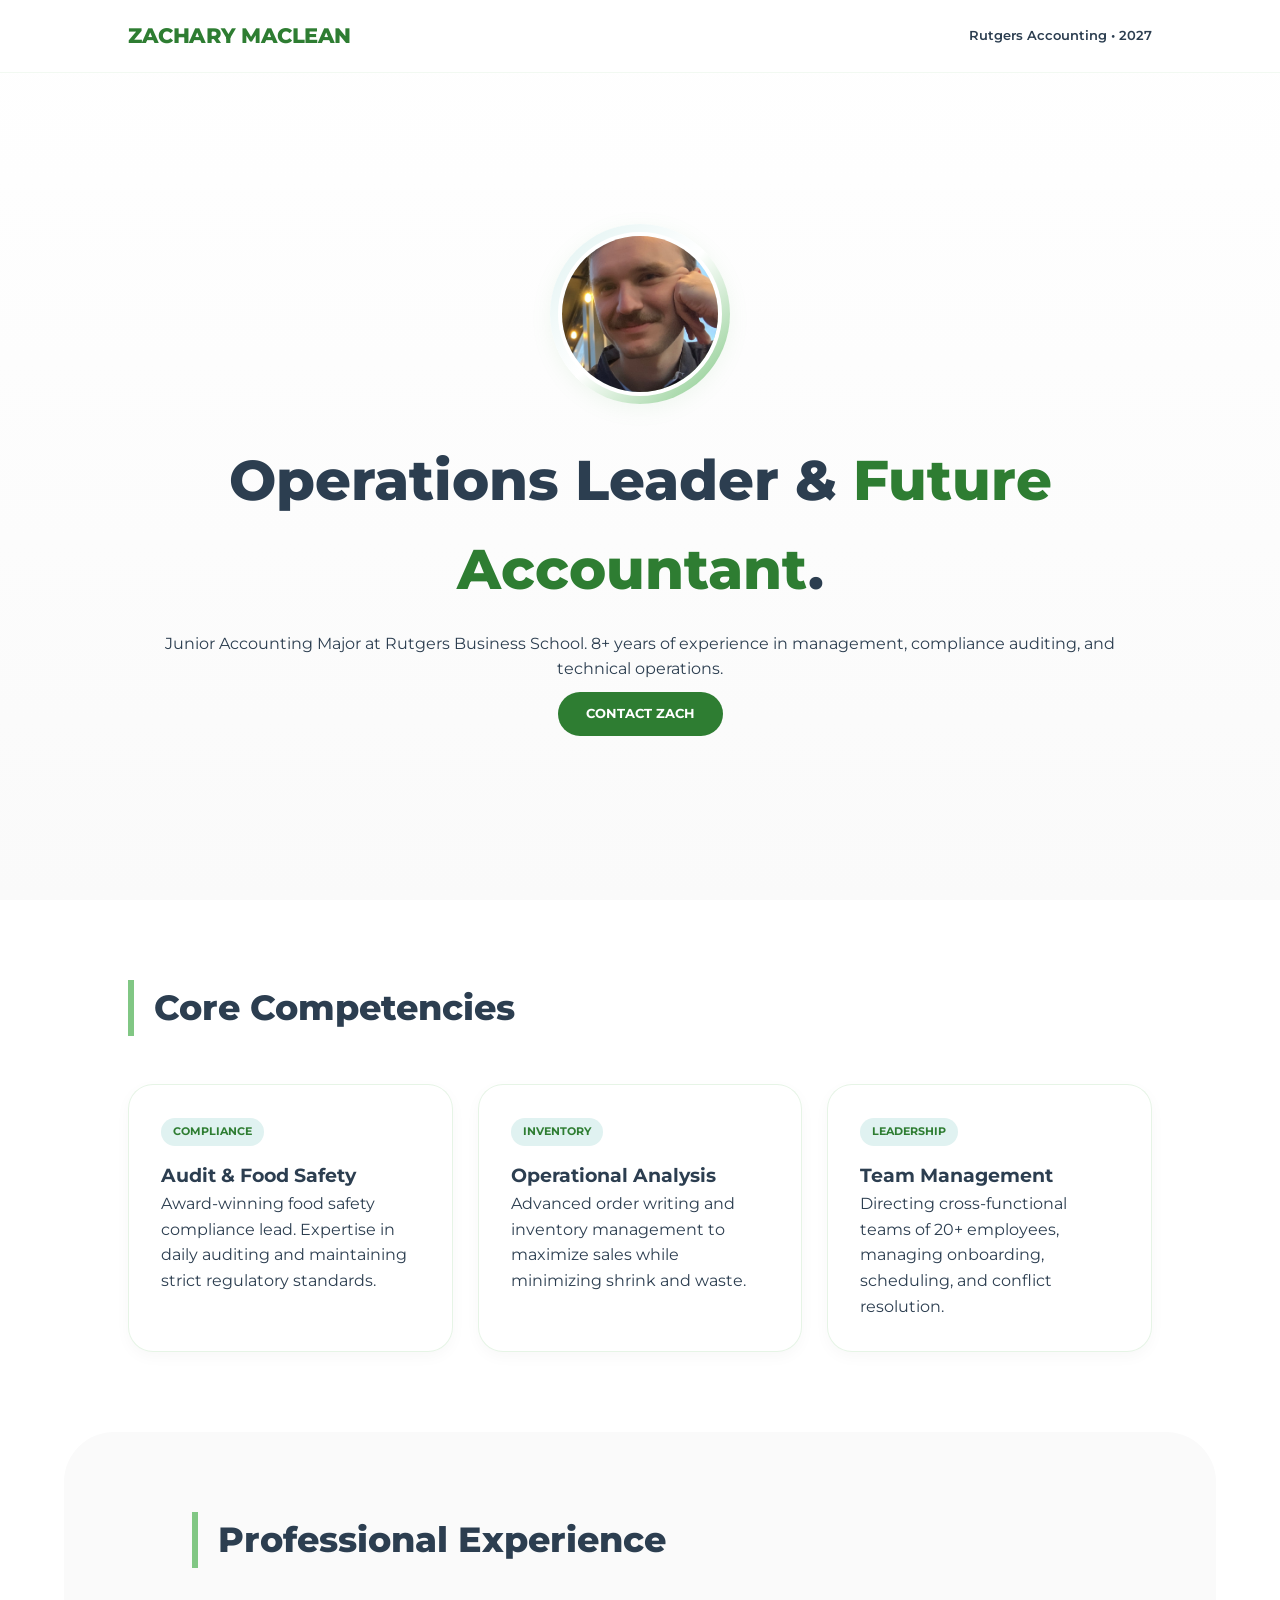
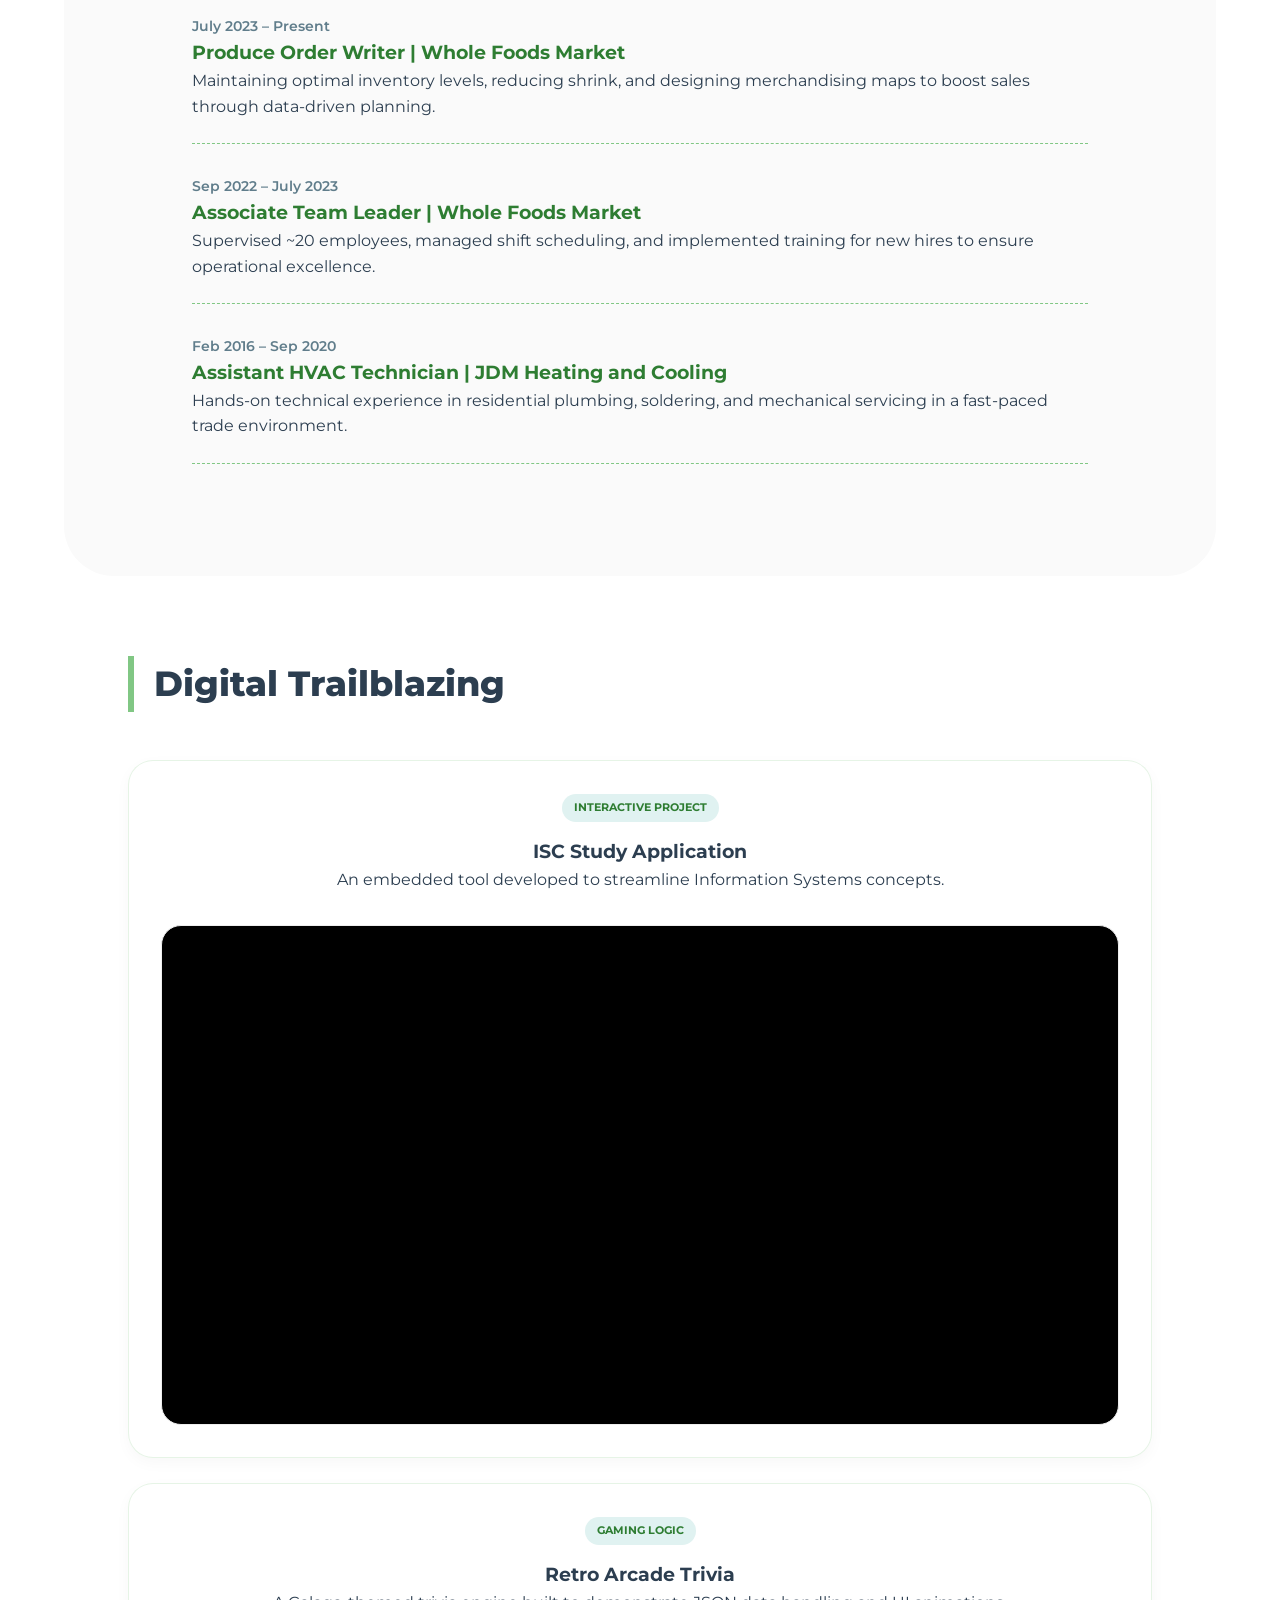
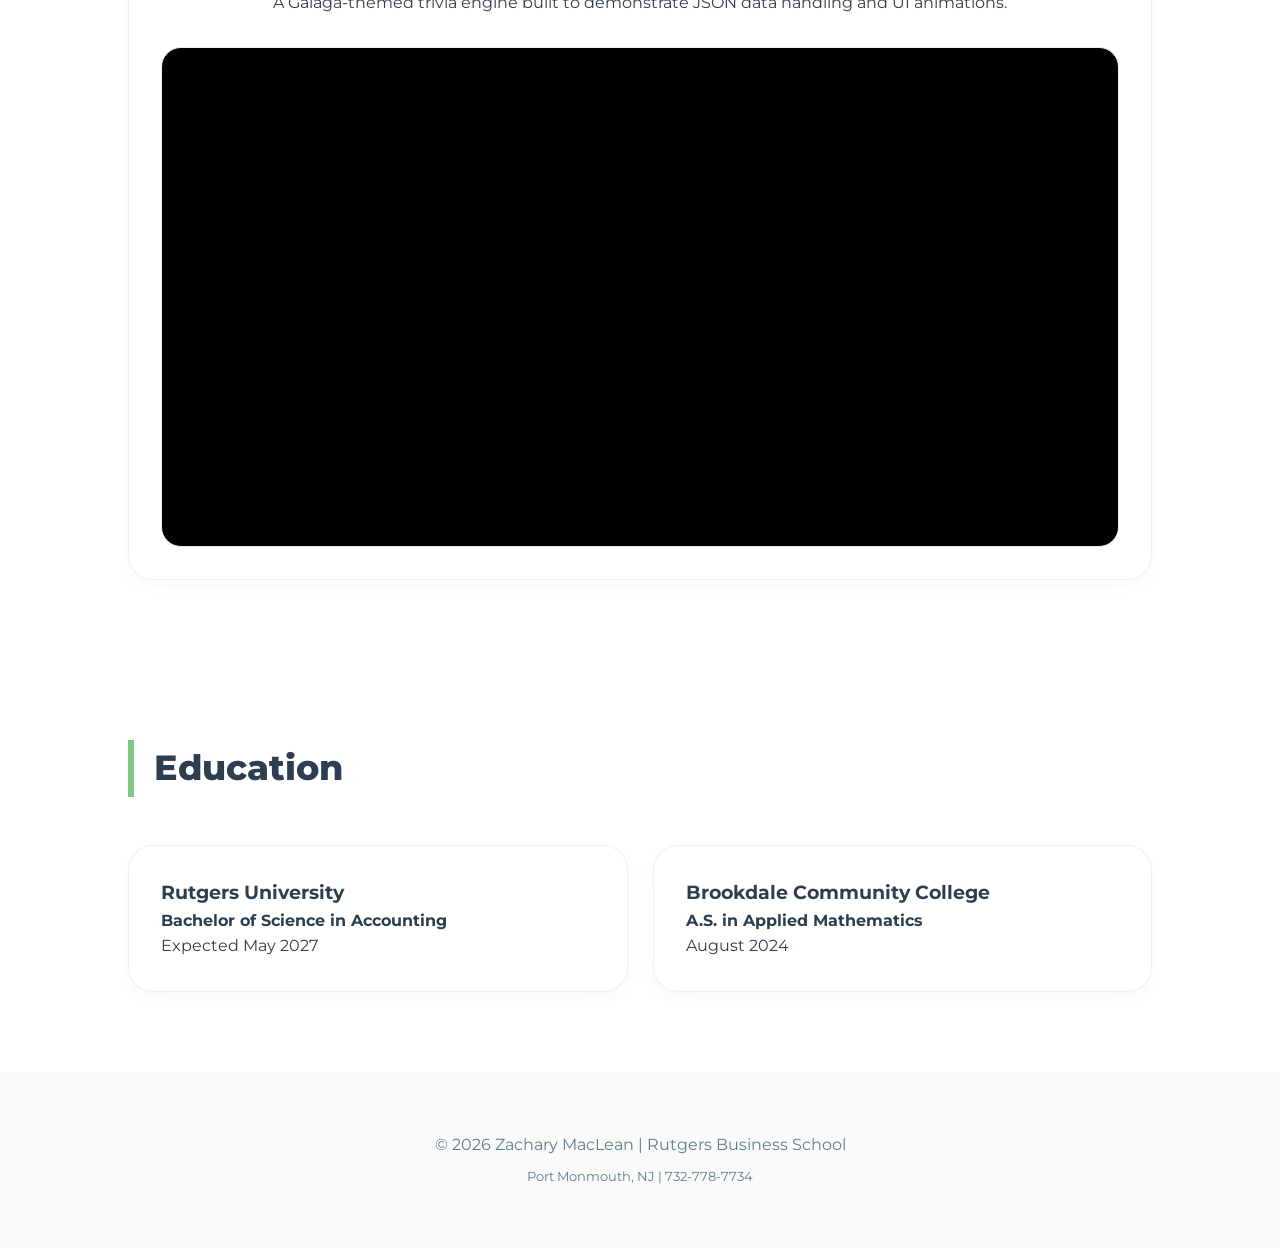
==== index.html @ 1b818d49 "Update index.html added resume details" ====
<!DOCTYPE html>
<html lang="en">
<head>
    <meta charset="UTF-8">
    <meta name="viewport" content="width=device-width, initial-scale=1.0">
    <title>Zachary MacLean | Professional Portfolio</title>
    <link href="https://fonts.googleapis.com/css2?family=Montserrat:wght@300;400;600;700;800&display=swap" rel="stylesheet">
    <link href="https://unpkg.com/aos@2.3.1/dist/aos.css" rel="stylesheet">
    <style>
        :root {
            --bg-pure-white: #ffffff;
            --bg-cream: #fafafa;
            --mint-light: #e0f2f1;
            --fern-green: #2e7d32;
            --moss-subtle: #81c784;
            --slate-gray: #37474f;
            --text-main: #2c3e50;
            --text-dim: #607d8b;
            --glass-white: rgba(255, 255, 255, 0.8);
            --glass-border: rgba(129, 199, 132, 0.2);
            --shadow-light: 0 5px 15px rgba(0, 0, 0, 0.03);
            --shadow-moss: 0 5px 20px rgba(129, 199, 132, 0.1);
        }

        * { margin: 0; padding: 0; box-sizing: border-box; scroll-behavior: smooth; }

        body {
            font-family: 'Montserrat', sans-serif;
            background-color: var(--bg-pure-white);
            color: var(--text-main);
            overflow-x: hidden;
            line-height: 1.6;
        }

        .living-bg {
            position: fixed; top: 0; left: 0; width: 100vw; height: 100vh; z-index: -2;
            background: radial-gradient(circle at 30% 30%, var(--mint-light) 0%, var(--bg-pure-white) 60%);
            animation: breatheMisty 12s infinite alternate ease-in-out;
        }

        @keyframes breatheMisty { 0% { transform: scale(1); opacity: 0.8; } 100% { transform: scale(1.1); opacity: 1; } }

        nav {
            position: fixed; top: 0; width: 100%; padding: 1.2rem 10%;
            display: flex; justify-content: space-between; align-items: center;
            background: var(--glass-white); backdrop-filter: blur(20px); z-index: 1000;
            border-bottom: 1px solid rgba(129, 199, 132, 0.1);
        }

        .logo { font-weight: 800; font-size: 1.3rem; color: var(--fern-green); letter-spacing: -0.5px; }

        .hero {
            height: 100vh; display: flex; flex-direction: column; justify-content: center;
            align-items: center; text-align: center; padding: 120px 10% 60px 10%;
            background: linear-gradient(to bottom, var(--bg-pure-white) 0%, var(--bg-cream) 100%);
        }

        .profile-container {
            width: 180px; height: 180px; margin-bottom: 2rem; position: relative; border-radius: 50%;
            padding: 8px; background: linear-gradient(135deg, var(--mint-light), #fff, var(--moss-subtle));
            box-shadow: var(--shadow-moss);
        }

        .profile-img { width: 100%; height: 100%; object-fit: cover; border-radius: 50%; border: 4px solid #fff; }

        .hero h1 { font-size: clamp(2rem, 5vw, 3.5rem); font-weight: 800; margin-bottom: 1rem; }
        .hero span { color: var(--fern-green); }

        .cta-btn {
            padding: 12px 28px; background: var(--fern-green); color: #fff;
            text-decoration: none; font-weight: 700; border-radius: 50px;
            transition: 0.3s; font-size: 0.8rem; text-transform: uppercase; border: none;
            cursor: pointer; display: inline-block; margin-top: 10px;
        }

        .cta-btn:hover { background: var(--moss-subtle); transform: translateY(-3px); }

        section { padding: 80px 10%; }
        
        .section-title {
            font-size: 2.2rem; margin-bottom: 3rem; font-weight: 800;
            border-left: 6px solid var(--moss-subtle); padding-left: 20px;
        }

        .grid { display: grid; grid-template-columns: repeat(auto-fit, minmax(300px, 1fr)); gap: 25px; }

        .card {
            background: #fff; border: 1px solid var(--glass-border); padding: 2rem;
            border-radius: 25px; box-shadow: var(--shadow-light); transition: 0.3s;
        }

        .card:hover { transform: translateY(-5px); box-shadow: var(--shadow-moss); }

        .tag {
            display: inline-block; background: var(--mint-light); color: var(--fern-green);
            padding: 5px 12px; border-radius: 15px; font-size: 0.7rem; font-weight: 700;
            margin-bottom: 15px; text-transform: uppercase;
        }

        .app-window {
            width: 100%; height: 500px; border: 1px solid #eee; border-radius: 20px;
            margin-top: 2rem; background: #000; overflow: hidden;
        }

        .app-window iframe { width: 100%; height: 100%; border: none; }

        .exp-item { margin-bottom: 2rem; padding-bottom: 1.5rem; border-bottom: 1px dashed var(--moss-subtle); }
        .exp-item h3 { color: var(--fern-green); }
        .exp-date { font-size: 0.85rem; font-weight: 600; color: var(--text-dim); }

        footer { text-align: center; padding: 60px; color: var(--text-dim); background: var(--bg-cream); }
    </style>
</head>
<body>

    <div class="living-bg"></div>

    <nav>
        <div class="logo">ZACHARY MACLEAN</div>
        <div style="font-size: 0.8rem; font-weight: 600;">Rutgers Accounting • 2027</div>
    </nav>

    <header class="hero">
        <div class="profile-container" data-aos="zoom-in">
            <img src="Assets/ProfilePicture.JPG" alt="Zachary MacLean" class="profile-img">
        </div>
        <h1 data-aos="fade-up">Operations Leader & <span>Future Accountant</span>.</h1>
        <p data-aos="fade-up" data-aos-delay="200">Junior Accounting Major at Rutgers Business School. 8+ years of experience in management, compliance auditing, and technical operations.</p>
        <div data-aos="fade-up" data-aos-delay="300">
            <a href="mailto:zackmac1998@gmail.com" class="cta-btn">Contact Zach</a>
        </div>
    </header>

    <section id="expertise">
        <h2 class="section-title" data-aos="fade-right">Core Competencies</h2>
        <div class="grid">
            <div class="card" data-aos="fade-up">
                <div class="tag">Compliance</div>
                <h3>Audit & Food Safety</h3>
                <p>Award-winning food safety compliance lead. Expertise in daily auditing and maintaining strict regulatory standards.</p>
            </div>
            <div class="card" data-aos="fade-up" data-aos-delay="100">
                <div class="tag">Inventory</div>
                <h3>Operational Analysis</h3>
                <p>Advanced order writing and inventory management to maximize sales while minimizing shrink and waste.</p>
            </div>
            <div class="card" data-aos="fade-up" data-aos-delay="200">
                <div class="tag">Leadership</div>
                <h3>Team Management</h3>
                <p>Directing cross-functional teams of 20+ employees, managing onboarding, scheduling, and conflict resolution.</p>
            </div>
        </div>
    </section>

    <section id="experience" style="background: var(--bg-cream); border-radius: 50px; margin: 0 5%;">
        <h2 class="section-title" data-aos="fade-right">Professional Experience</h2>
        
        <div class="exp-item" data-aos="fade-up">
            <div class="exp-date">July 2023 – Present</div>
            <h3>Produce Order Writer | Whole Foods Market</h3>
            <p>Maintaining optimal inventory levels, reducing shrink, and designing merchandising maps to boost sales through data-driven planning.</p>
        </div>

        <div class="exp-item" data-aos="fade-up">
            <div class="exp-date">Sep 2022 – July 2023</div>
            <h3>Associate Team Leader | Whole Foods Market</h3>
            <p>Supervised ~20 employees, managed shift scheduling, and implemented training for new hires to ensure operational excellence.</p>
        </div>

        <div class="exp-item" data-aos="fade-up">
            <div class="exp-date">Feb 2016 – Sep 2020</div>
            <h3>Assistant HVAC Technician | JDM Heating and Cooling</h3>
            <p>Hands-on technical experience in residential plumbing, soldering, and mechanical servicing in a fast-paced trade environment.</p>
        </div>
    </section>

    <section id="digital-trailblazing">
        <h2 class="section-title" data-aos="fade-right">Digital Trailblazing</h2>
        <div class="grid">
            <div class="card" data-aos="fade-up" style="grid-column: 1 / -1; text-align: center;">
                <div class="tag">Interactive Project</div>
                <h3>ISC Study Application</h3>
                <p>An embedded tool developed to streamline Information Systems concepts.</p>
                <div class="app-window">
                    <iframe src="https://zm341.github.io/apps/ISCStudyApp"></iframe>
                </div>
            </div>

            <div class="card" data-aos="fade-up" style="grid-column: 1 / -1; text-align: center;">
                <div class="tag">Gaming Logic</div>
                <h3>Retro Arcade Trivia</h3>
                <p>A Galaga-themed trivia engine built to demonstrate JSON data handling and UI animations.</p>
                <div class="app-window">
                    <iframe src="https://zm341.github.io/apps/RetroTriviaApp"></iframe>
                </div>
            </div>
        </div>
    </section>

    <section id="education">
        <h2 class="section-title" data-aos="fade-right">Education</h2>
        <div class="grid">
            <div class="card" data-aos="zoom-in">
                <h3>Rutgers University</h3>
                <p><strong>Bachelor of Science in Accounting</strong></p>
                <p>Expected May 2027</p>
            </div>
            <div class="card" data-aos="zoom-in" data-aos-delay="100">
                <h3>Brookdale Community College</h3>
                <p><strong>A.S. in Applied Mathematics</strong></p>
                <p>August 2024</p>
            </div>
        </div>
    </section>

    <footer>
        <p>&copy; 2026 Zachary MacLean | Rutgers Business School</p>
        <p style="font-size: 0.8rem; margin-top: 10px;">Port Monmouth, NJ | 732-778-7734</p>
    </footer>

    <script src="https://unpkg.com/aos@2.3.1/dist/aos.js"></script>
    <script>
        AOS.init({ duration: 1000, once: false });
        document.addEventListener('mousemove', (e) => {
            const bg = document.querySelector('.living-bg');
            const x = (window.innerWidth - e.pageX) / 120;
            const y = (window.innerHeight - e.pageY) / 120;
            bg.style.transform = `translate(${x}px, ${y}px) scale(1.05)`;
        });
    </script>
</body>
</html>
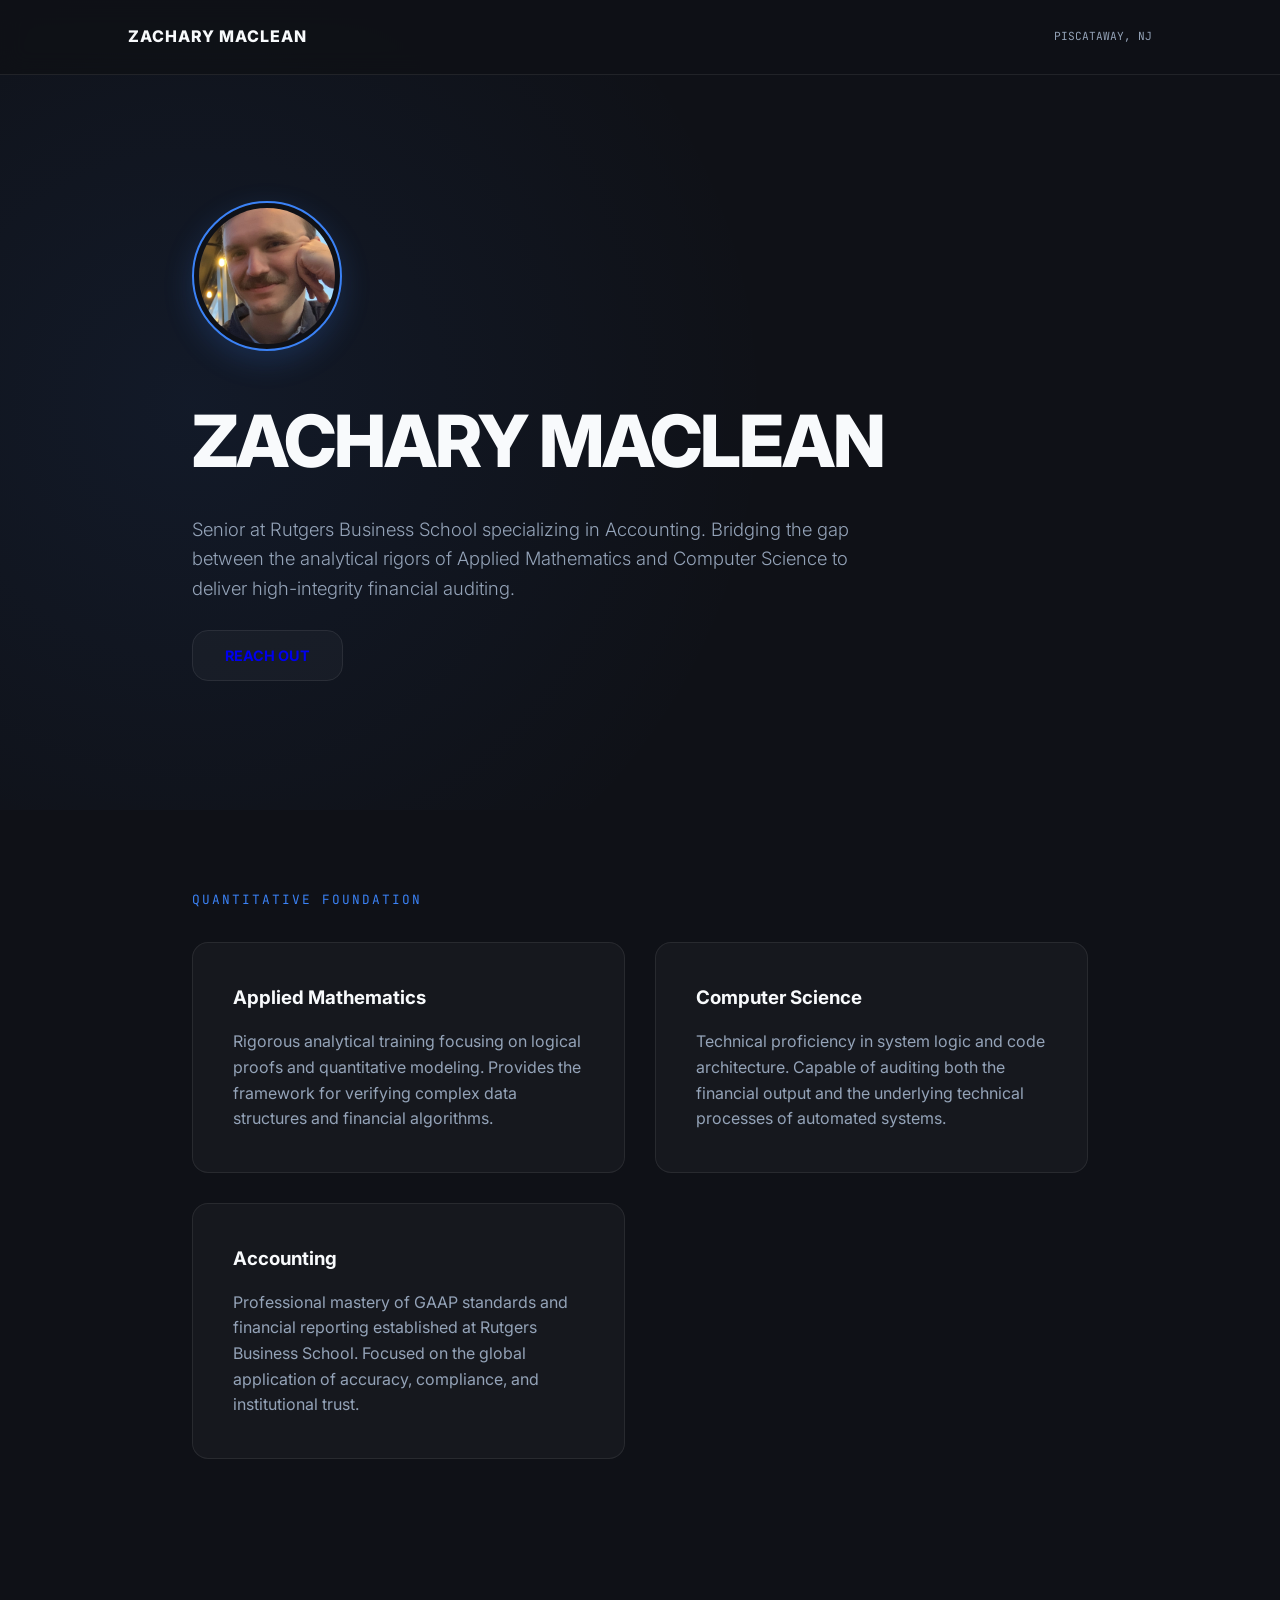
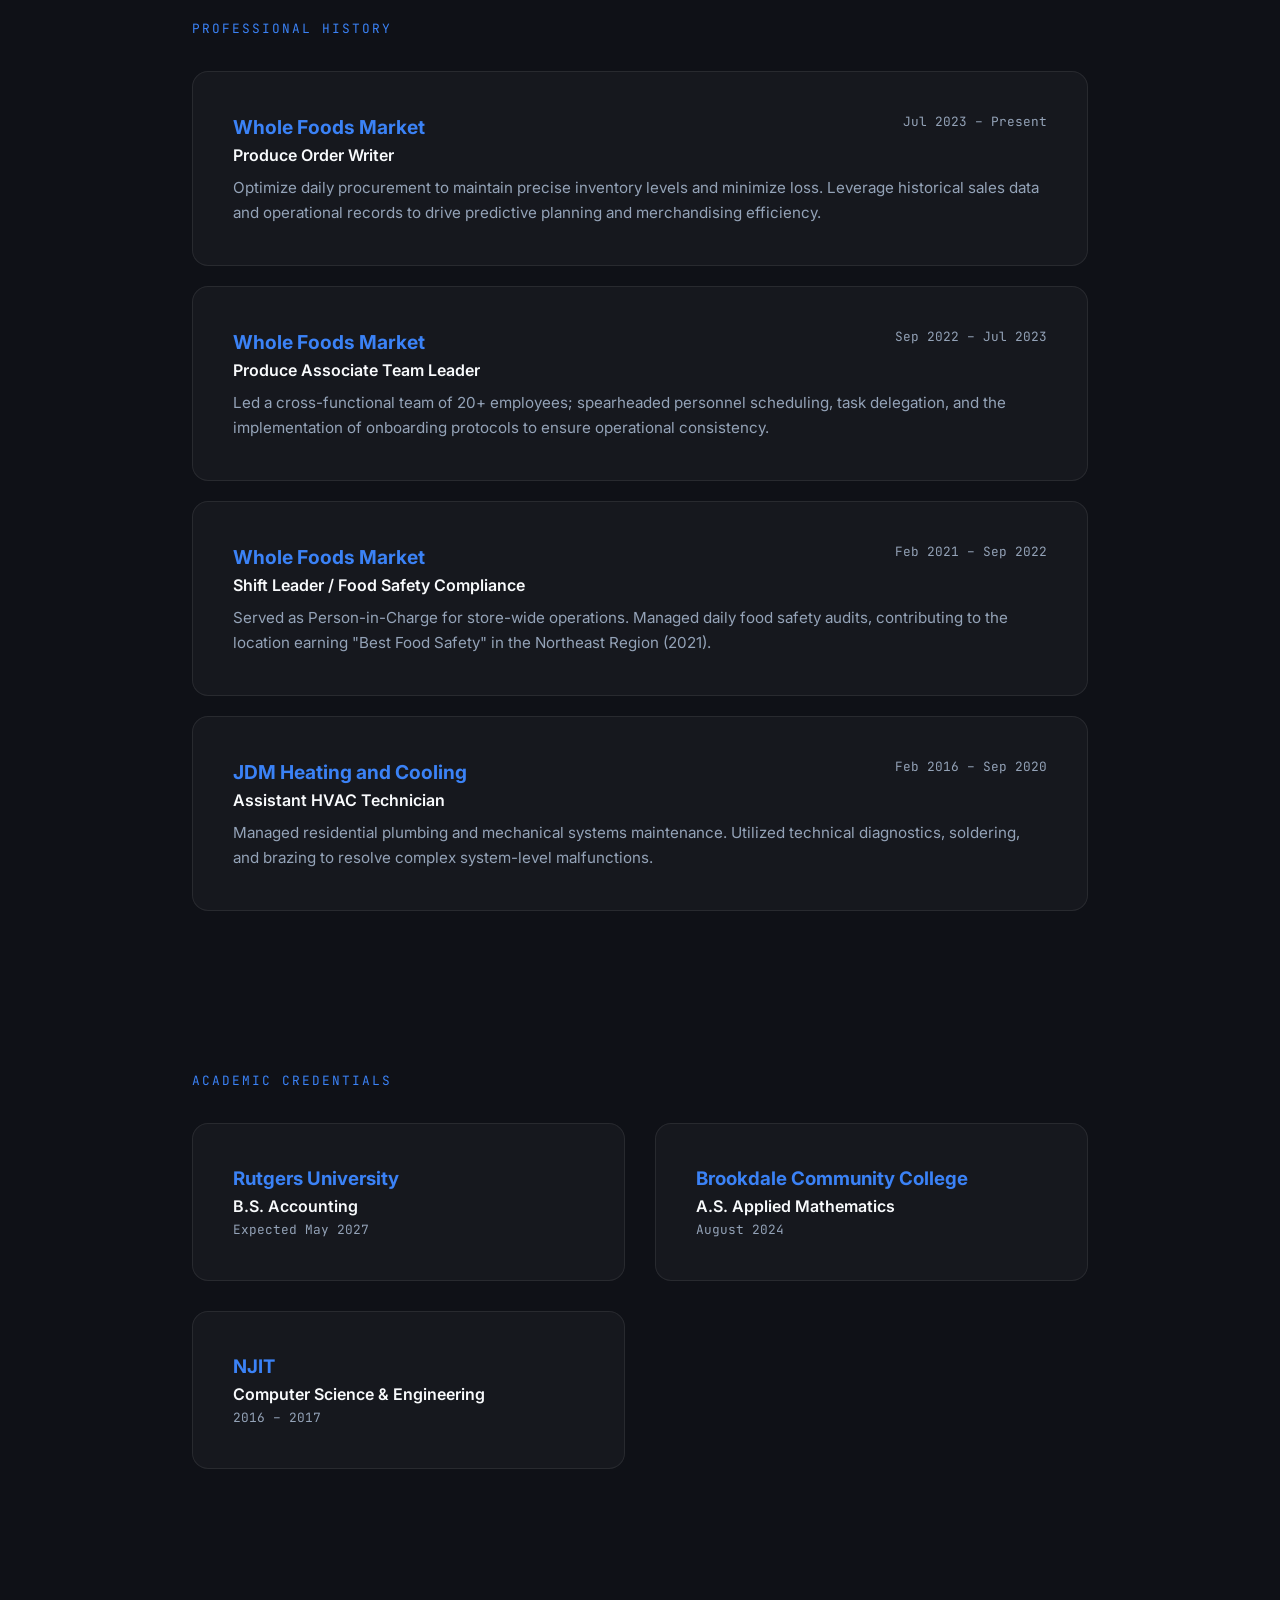
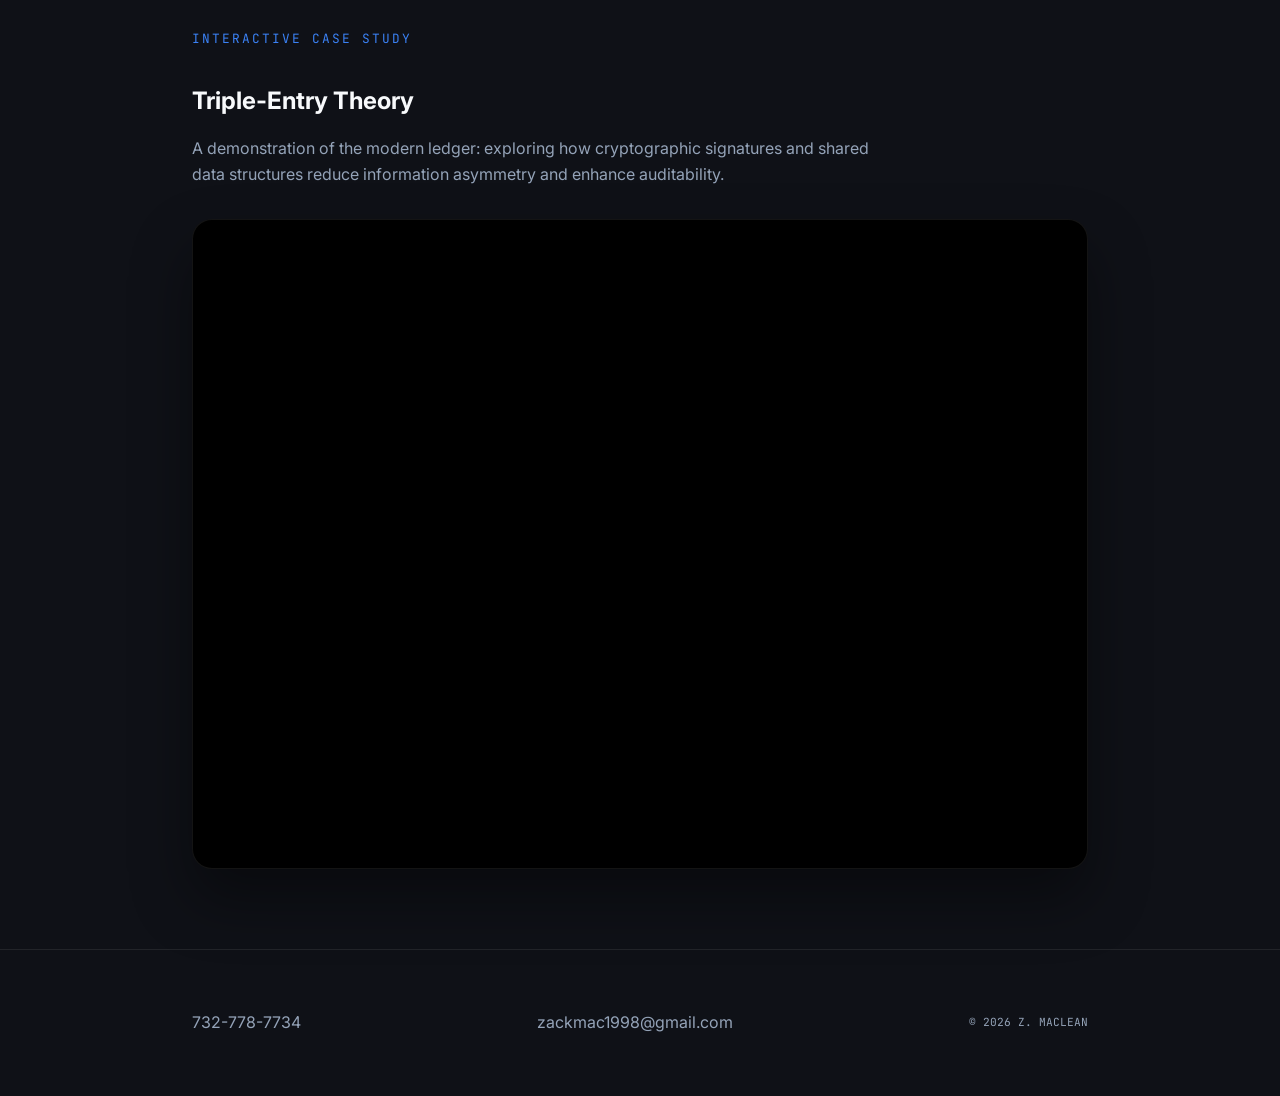
==== commit ee8b562e: "Update index.html Changed completely" ====
--- a/index.html
+++ b/index.html
@@ -4,229 +4,229 @@
     <meta charset="UTF-8">
     <meta name="viewport" content="width=device-width, initial-scale=1.0">
     <title>Zachary MacLean | Professional Portfolio</title>
-    <link href="https://fonts.googleapis.com/css2?family=Montserrat:wght@300;400;600;700;800&display=swap" rel="stylesheet">
+    <link href="https://fonts.googleapis.com/css2?family=Inter:wght@300;400;600;700;800&family=JetBrains+Mono:wght@400;500&display=swap" rel="stylesheet">
     <link href="https://unpkg.com/aos@2.3.1/dist/aos.css" rel="stylesheet">
     <style>
         :root {
-            --bg-pure-white: #ffffff;
-            --bg-cream: #fafafa;
-            --mint-light: #e0f2f1;
-            --fern-green: #2e7d32;
-            --moss-subtle: #81c784;
-            --slate-gray: #37474f;
-            --text-main: #2c3e50;
-            --text-dim: #607d8b;
-            --glass-white: rgba(255, 255, 255, 0.8);
-            --glass-border: rgba(129, 199, 132, 0.2);
-            --shadow-light: 0 5px 15px rgba(0, 0, 0, 0.03);
-            --shadow-moss: 0 5px 20px rgba(129, 199, 132, 0.1);
+            --slate-black: #0f1117;
+            --deep-navy: #1a1d27;
+            --accent-blue: #3b82f6;
+            --text-main: #f8fafc;
+            --text-dim: #94a3b8;
+            --border: rgba(255, 255, 255, 0.08);
+            --card-bg: rgba(255, 255, 255, 0.03);
         }
 
         * { margin: 0; padding: 0; box-sizing: border-box; scroll-behavior: smooth; }
 
         body {
-            font-family: 'Montserrat', sans-serif;
-            background-color: var(--bg-pure-white);
+            background-color: var(--slate-black);
             color: var(--text-main);
-            overflow-x: hidden;
+            font-family: 'Inter', sans-serif;
             line-height: 1.6;
         }
 
-        .living-bg {
-            position: fixed; top: 0; left: 0; width: 100vw; height: 100vh; z-index: -2;
-            background: radial-gradient(circle at 30% 30%, var(--mint-light) 0%, var(--bg-pure-white) 60%);
-            animation: breatheMisty 12s infinite alternate ease-in-out;
-        }
-
-        @keyframes breatheMisty { 0% { transform: scale(1); opacity: 0.8; } 100% { transform: scale(1.1); opacity: 1; } }
-
         nav {
-            position: fixed; top: 0; width: 100%; padding: 1.2rem 10%;
+            position: fixed; top: 0; width: 100%; padding: 1.5rem 10%;
             display: flex; justify-content: space-between; align-items: center;
-            background: var(--glass-white); backdrop-filter: blur(20px); z-index: 1000;
-            border-bottom: 1px solid rgba(129, 199, 132, 0.1);
-        }
-
-        .logo { font-weight: 800; font-size: 1.3rem; color: var(--fern-green); letter-spacing: -0.5px; }
+            background: rgba(15, 17, 23, 0.9); backdrop-filter: blur(12px);
+            z-index: 1000; border-bottom: 1px solid var(--border);
+        }
+
+        .nav-brand { font-weight: 800; letter-spacing: 1px; color: var(--text-main); font-size: 1rem; }
 
         .hero {
-            height: 100vh; display: flex; flex-direction: column; justify-content: center;
-            align-items: center; text-align: center; padding: 120px 10% 60px 10%;
-            background: linear-gradient(to bottom, var(--bg-pure-white) 0%, var(--bg-cream) 100%);
+            min-height: 90vh; display: flex; flex-direction: column; justify-content: center;
+            padding: 120px 15% 60px 15%; background: radial-gradient(circle at 15% 50%, rgba(59, 130, 246, 0.08) 0%, transparent 50%);
         }
 
         .profile-container {
-            width: 180px; height: 180px; margin-bottom: 2rem; position: relative; border-radius: 50%;
-            padding: 8px; background: linear-gradient(135deg, var(--mint-light), #fff, var(--moss-subtle));
-            box-shadow: var(--shadow-moss);
-        }
-
-        .profile-img { width: 100%; height: 100%; object-fit: cover; border-radius: 50%; border: 4px solid #fff; }
-
-        .hero h1 { font-size: clamp(2rem, 5vw, 3.5rem); font-weight: 800; margin-bottom: 1rem; }
-        .hero span { color: var(--fern-green); }
-
-        .cta-btn {
-            padding: 12px 28px; background: var(--fern-green); color: #fff;
-            text-decoration: none; font-weight: 700; border-radius: 50px;
-            transition: 0.3s; font-size: 0.8rem; text-transform: uppercase; border: none;
-            cursor: pointer; display: inline-block; margin-top: 10px;
-        }
-
-        .cta-btn:hover { background: var(--moss-subtle); transform: translateY(-3px); }
-
-        section { padding: 80px 10%; }
-        
-        .section-title {
-            font-size: 2.2rem; margin-bottom: 3rem; font-weight: 800;
-            border-left: 6px solid var(--moss-subtle); padding-left: 20px;
-        }
-
-        .grid { display: grid; grid-template-columns: repeat(auto-fit, minmax(300px, 1fr)); gap: 25px; }
+            width: 150px;
+            height: 150px;
+            margin-bottom: 2rem;
+            border-radius: 50%;
+            padding: 5px;
+            border: 2px solid var(--accent-blue);
+            background: var(--slate-black);
+            overflow: hidden;
+            display: flex;
+            justify-content: center;
+            align-items: center;
+            box-shadow: 0 10px 30px rgba(59, 130, 246, 0.2);
+        }
+
+        .hero h1 { font-size: clamp(2.5rem, 6vw, 4.5rem); font-weight: 800; letter-spacing: -2px; margin-bottom: 1rem; }
+        .hero p { max-width: 700px; font-size: 1.15rem; color: var(--text-dim); margin-bottom: 2.5rem; font-weight: 300; }
+
+        section { padding: 80px 15%; }
+        .section-label {
+            font-family: 'JetBrains Mono', monospace; color: var(--accent-blue);
+            font-size: 0.8rem; text-transform: uppercase; margin-bottom: 2rem; display: block; letter-spacing: 2px;
+        }
+
+        .grid { display: grid; grid-template-columns: repeat(auto-fit, minmax(300px, 1fr)); gap: 30px; }
 
         .card {
-            background: #fff; border: 1px solid var(--glass-border); padding: 2rem;
-            border-radius: 25px; box-shadow: var(--shadow-light); transition: 0.3s;
-        }
-
-        .card:hover { transform: translateY(-5px); box-shadow: var(--shadow-moss); }
-
-        .tag {
-            display: inline-block; background: var(--mint-light); color: var(--fern-green);
-            padding: 5px 12px; border-radius: 15px; font-size: 0.7rem; font-weight: 700;
-            margin-bottom: 15px; text-transform: uppercase;
-        }
+            background: var(--card-bg); border: 1px solid var(--border);
+            padding: 2.5rem; border-radius: 16px; transition: all 0.3s ease;
+        }
+
+        .card:hover { border-color: var(--accent-blue); transform: translateY(-4px); }
+
+        .exp-container { display: flex; flex-direction: column; gap: 20px; }
+        .exp-header { display: flex; justify-content: space-between; align-items: flex-start; margin-bottom: 0.5rem; }
+        .company-name { color: var(--accent-blue); font-weight: 700; font-size: 1.2rem; }
+        .job-title { font-weight: 600; color: var(--text-main); }
+        .date-range { font-family: 'JetBrains Mono', monospace; font-size: 0.8rem; color: var(--text-dim); }
+        .exp-detail { color: var(--text-dim); font-size: 0.95rem; margin-top: 8px; list-style-position: inside; }
 
         .app-window {
-            width: 100%; height: 500px; border: 1px solid #eee; border-radius: 20px;
-            margin-top: 2rem; background: #000; overflow: hidden;
-        }
-
-        .app-window iframe { width: 100%; height: 100%; border: none; }
-
-        .exp-item { margin-bottom: 2rem; padding-bottom: 1.5rem; border-bottom: 1px dashed var(--moss-subtle); }
-        .exp-item h3 { color: var(--fern-green); }
-        .exp-date { font-size: 0.85rem; font-weight: 600; color: var(--text-dim); }
-
-        footer { text-align: center; padding: 60px; color: var(--text-dim); background: var(--bg-cream); }
+            width: 100%; height: 650px; background: #000;
+            border-radius: 20px; border: 1px solid var(--border);
+            margin-top: 2rem; overflow: hidden; box-shadow: 0 30px 60px rgba(0,0,0,0.4);
+        }
+
+        iframe { width: 100%; height: 100%; border: none; }
+
+        footer { padding: 60px 15%; border-top: 1px solid var(--border); color: var(--text-dim); display: flex; justify-content: space-between; align-items: center; }
+
+        @media (max-width: 768px) {
+            .hero, section, footer { padding: 60px 8%; }
+            .hero h1 { font-size: 3rem; }
+            .exp-header { flex-direction: column; gap: 5px; }
+        }
     </style>
 </head>
 <body>
 
-    <div class="living-bg"></div>
-
     <nav>
-        <div class="logo">ZACHARY MACLEAN</div>
-        <div style="font-size: 0.8rem; font-weight: 600;">Rutgers Accounting • 2027</div>
+        <div class="nav-brand">ZACHARY MACLEAN</div>
+        <div style="font-family: 'JetBrains Mono'; font-size: 0.7rem; color: var(--text-dim);">PISCATAWAY, NJ</div>
     </nav>
 
     <header class="hero">
         <div class="profile-container" data-aos="zoom-in">
-            <img src="Assets/ProfilePicture.JPG" alt="Zachary MacLean" class="profile-img">
-        </div>
-        <h1 data-aos="fade-up">Operations Leader & <span>Future Accountant</span>.</h1>
-        <p data-aos="fade-up" data-aos-delay="200">Junior Accounting Major at Rutgers Business School. 8+ years of experience in management, compliance auditing, and technical operations.</p>
-        <div data-aos="fade-up" data-aos-delay="300">
-            <a href="mailto:zackmac1998@gmail.com" class="cta-btn">Contact Zach</a>
+            <img src="Assets/ProfilePicture.JPG" alt="Zachary MacLean" style="width: 100%; height: 100%; object-fit: cover; border-radius: 50%;">
+        </div>
+        <h1 data-aos="fade-up">ZACHARY MACLEAN</h1>
+        <p data-aos="fade-up" data-aos-delay="100">
+            Senior at Rutgers Business School specializing in Accounting. Bridging the gap between the analytical rigors of Applied Mathematics and Computer Science to deliver high-integrity financial auditing.
+        </p>
+        <div data-aos="fade-up" data-aos-delay="200">
+            <a href="mailto:zackmac1998@gmail.com" class="card" style="padding: 1rem 2rem; text-decoration: none; font-weight: 700; font-size: 0.9rem;">REACH OUT</a>
         </div>
     </header>
 
     <section id="expertise">
-        <h2 class="section-title" data-aos="fade-right">Core Competencies</h2>
+        <span class="section-label">Quantitative Foundation</span>
         <div class="grid">
             <div class="card" data-aos="fade-up">
-                <div class="tag">Compliance</div>
-                <h3>Audit & Food Safety</h3>
-                <p>Award-winning food safety compliance lead. Expertise in daily auditing and maintaining strict regulatory standards.</p>
+                <h3 style="margin-bottom: 1rem;">Applied Mathematics</h3>
+                <p style="color: var(--text-dim);">Rigorous analytical training focusing on logical proofs and quantitative modeling. Provides the framework for verifying complex data structures and financial algorithms.</p>
             </div>
             <div class="card" data-aos="fade-up" data-aos-delay="100">
-                <div class="tag">Inventory</div>
-                <h3>Operational Analysis</h3>
-                <p>Advanced order writing and inventory management to maximize sales while minimizing shrink and waste.</p>
+                <h3 style="margin-bottom: 1rem;">Computer Science</h3>
+                <p style="color: var(--text-dim);">Technical proficiency in system logic and code architecture. Capable of auditing both the financial output and the underlying technical processes of automated systems.</p>
             </div>
             <div class="card" data-aos="fade-up" data-aos-delay="200">
-                <div class="tag">Leadership</div>
-                <h3>Team Management</h3>
-                <p>Directing cross-functional teams of 20+ employees, managing onboarding, scheduling, and conflict resolution.</p>
-            </div>
-        </div>
-    </section>
-
-    <section id="experience" style="background: var(--bg-cream); border-radius: 50px; margin: 0 5%;">
-        <h2 class="section-title" data-aos="fade-right">Professional Experience</h2>
-        
-        <div class="exp-item" data-aos="fade-up">
-            <div class="exp-date">July 2023 – Present</div>
-            <h3>Produce Order Writer | Whole Foods Market</h3>
-            <p>Maintaining optimal inventory levels, reducing shrink, and designing merchandising maps to boost sales through data-driven planning.</p>
-        </div>
-
-        <div class="exp-item" data-aos="fade-up">
-            <div class="exp-date">Sep 2022 – July 2023</div>
-            <h3>Associate Team Leader | Whole Foods Market</h3>
-            <p>Supervised ~20 employees, managed shift scheduling, and implemented training for new hires to ensure operational excellence.</p>
-        </div>
-
-        <div class="exp-item" data-aos="fade-up">
-            <div class="exp-date">Feb 2016 – Sep 2020</div>
-            <h3>Assistant HVAC Technician | JDM Heating and Cooling</h3>
-            <p>Hands-on technical experience in residential plumbing, soldering, and mechanical servicing in a fast-paced trade environment.</p>
-        </div>
-    </section>
-
-    <section id="digital-trailblazing">
-        <h2 class="section-title" data-aos="fade-right">Digital Trailblazing</h2>
-        <div class="grid">
-            <div class="card" data-aos="fade-up" style="grid-column: 1 / -1; text-align: center;">
-                <div class="tag">Interactive Project</div>
-                <h3>ISC Study Application</h3>
-                <p>An embedded tool developed to streamline Information Systems concepts.</p>
-                <div class="app-window">
-                    <iframe src="https://zm341.github.io/apps/ISCStudyApp"></iframe>
-                </div>
-            </div>
-
-            <div class="card" data-aos="fade-up" style="grid-column: 1 / -1; text-align: center;">
-                <div class="tag">Gaming Logic</div>
-                <h3>Retro Arcade Trivia</h3>
-                <p>A Galaga-themed trivia engine built to demonstrate JSON data handling and UI animations.</p>
-                <div class="app-window">
-                    <iframe src="https://zm341.github.io/apps/RetroTriviaApp"></iframe>
-                </div>
-            </div>
-        </div>
-    </section>
-
-    <section id="education">
-        <h2 class="section-title" data-aos="fade-right">Education</h2>
+                <h3 style="margin-bottom: 1rem;">Accounting</h3>
+                <p style="color: var(--text-dim);">Professional mastery of GAAP standards and financial reporting established at Rutgers Business School. Focused on the global application of accuracy, compliance, and institutional trust.</p>
+            </div>
+        </div>
+    </section>
+
+    <section id="experience">
+        <span class="section-label">Professional History</span>
+        <div class="exp-container">
+            
+            <div class="card" data-aos="fade-up">
+                <div class="exp-header">
+                    <div>
+                        <div class="company-name">Whole Foods Market</div>
+                        <div class="job-title">Produce Order Writer</div>
+                    </div>
+                    <div class="date-range">Jul 2023 – Present</div>
+                </div>
+                <p class="exp-detail">Optimize daily procurement to maintain precise inventory levels and minimize loss. Leverage historical sales data and operational records to drive predictive planning and merchandising efficiency.</p>
+            </div>
+
+            <div class="card" data-aos="fade-up">
+                <div class="exp-header">
+                    <div>
+                        <div class="company-name">Whole Foods Market</div>
+                        <div class="job-title">Produce Associate Team Leader</div>
+                    </div>
+                    <div class="date-range">Sep 2022 – Jul 2023</div>
+                </div>
+                <p class="exp-detail">Led a cross-functional team of 20+ employees; spearheaded personnel scheduling, task delegation, and the implementation of onboarding protocols to ensure operational consistency.</p>
+            </div>
+
+            <div class="card" data-aos="fade-up">
+                <div class="exp-header">
+                    <div>
+                        <div class="company-name">Whole Foods Market</div>
+                        <div class="job-title">Shift Leader / Food Safety Compliance</div>
+                    </div>
+                    <div class="date-range">Feb 2021 – Sep 2022</div>
+                </div>
+                <p class="exp-detail">Served as Person-in-Charge for store-wide operations. Managed daily food safety audits, contributing to the location earning "Best Food Safety" in the Northeast Region (2021).</p>
+            </div>
+
+            <div class="card" data-aos="fade-up">
+                <div class="exp-header">
+                    <div>
+                        <div class="company-name">JDM Heating and Cooling</div>
+                        <div class="job-title">Assistant HVAC Technician</div>
+                    </div>
+                    <div class="date-range">Feb 2016 – Sep 2020</div>
+                </div>
+                <p class="exp-detail">Managed residential plumbing and mechanical systems maintenance. Utilized technical diagnostics, soldering, and brazing to resolve complex system-level malfunctions.</p>
+            </div>
+
+        </div>
+    </section>
+
+    <section id="academic">
+        <span class="section-label">Academic Credentials</span>
         <div class="grid">
             <div class="card" data-aos="zoom-in">
-                <h3>Rutgers University</h3>
-                <p><strong>Bachelor of Science in Accounting</strong></p>
-                <p>Expected May 2027</p>
+                <h3 style="color: var(--accent-blue);">Rutgers University</h3>
+                <p style="font-weight: 600;">B.S. Accounting</p>
+                <p class="date-range">Expected May 2027</p>
             </div>
             <div class="card" data-aos="zoom-in" data-aos-delay="100">
-                <h3>Brookdale Community College</h3>
-                <p><strong>A.S. in Applied Mathematics</strong></p>
-                <p>August 2024</p>
-            </div>
+                <h3 style="color: var(--accent-blue);">Brookdale Community College</h3>
+                <p style="font-weight: 600;">A.S. Applied Mathematics</p>
+                <p class="date-range">August 2024</p>
+            </div>
+            <div class="card" data-aos="zoom-in" data-aos-delay="200">
+                <h3 style="color: var(--accent-blue);">NJIT</h3>
+                <p style="font-weight: 600;">Computer Science & Engineering</p>
+                <p class="date-range">2016 – 2017</p>
+            </div>
+        </div>
+    </section>
+
+    <section id="logic-visualizer">
+        <span class="section-label">Interactive Case Study</span>
+        <h2 style="margin-bottom: 1rem;">Triple-Entry Theory</h2>
+        <p style="color: var(--text-dim); max-width: 700px; margin-bottom: 2rem;">
+            A demonstration of the modern ledger: exploring how cryptographic signatures and shared data structures reduce information asymmetry and enhance auditability.
+        </p>
+        <div class="app-window" data-aos="fade-up">
+            <iframe src="https://zm341.github.io/apps/TripleEntryApp"></iframe>
         </div>
     </section>
 
     <footer>
-        <p>&copy; 2026 Zachary MacLean | Rutgers Business School</p>
-        <p style="font-size: 0.8rem; margin-top: 10px;">Port Monmouth, NJ | 732-778-7734</p>
+        <div>732-778-7734</div>
+        <div>zackmac1998@gmail.com</div>
+        <div style="font-family: 'JetBrains Mono'; font-size: 0.7rem;">&copy; 2026 Z. MACLEAN</div>
     </footer>
 
     <script src="https://unpkg.com/aos@2.3.1/dist/aos.js"></script>
     <script>
-        AOS.init({ duration: 1000, once: false });
-        document.addEventListener('mousemove', (e) => {
-            const bg = document.querySelector('.living-bg');
-            const x = (window.innerWidth - e.pageX) / 120;
-            const y = (window.innerHeight - e.pageY) / 120;
-            bg.style.transform = `translate(${x}px, ${y}px) scale(1.05)`;
-        });
+        AOS.init({ duration: 800, once: true });
     </script>
 </body>
 </html>
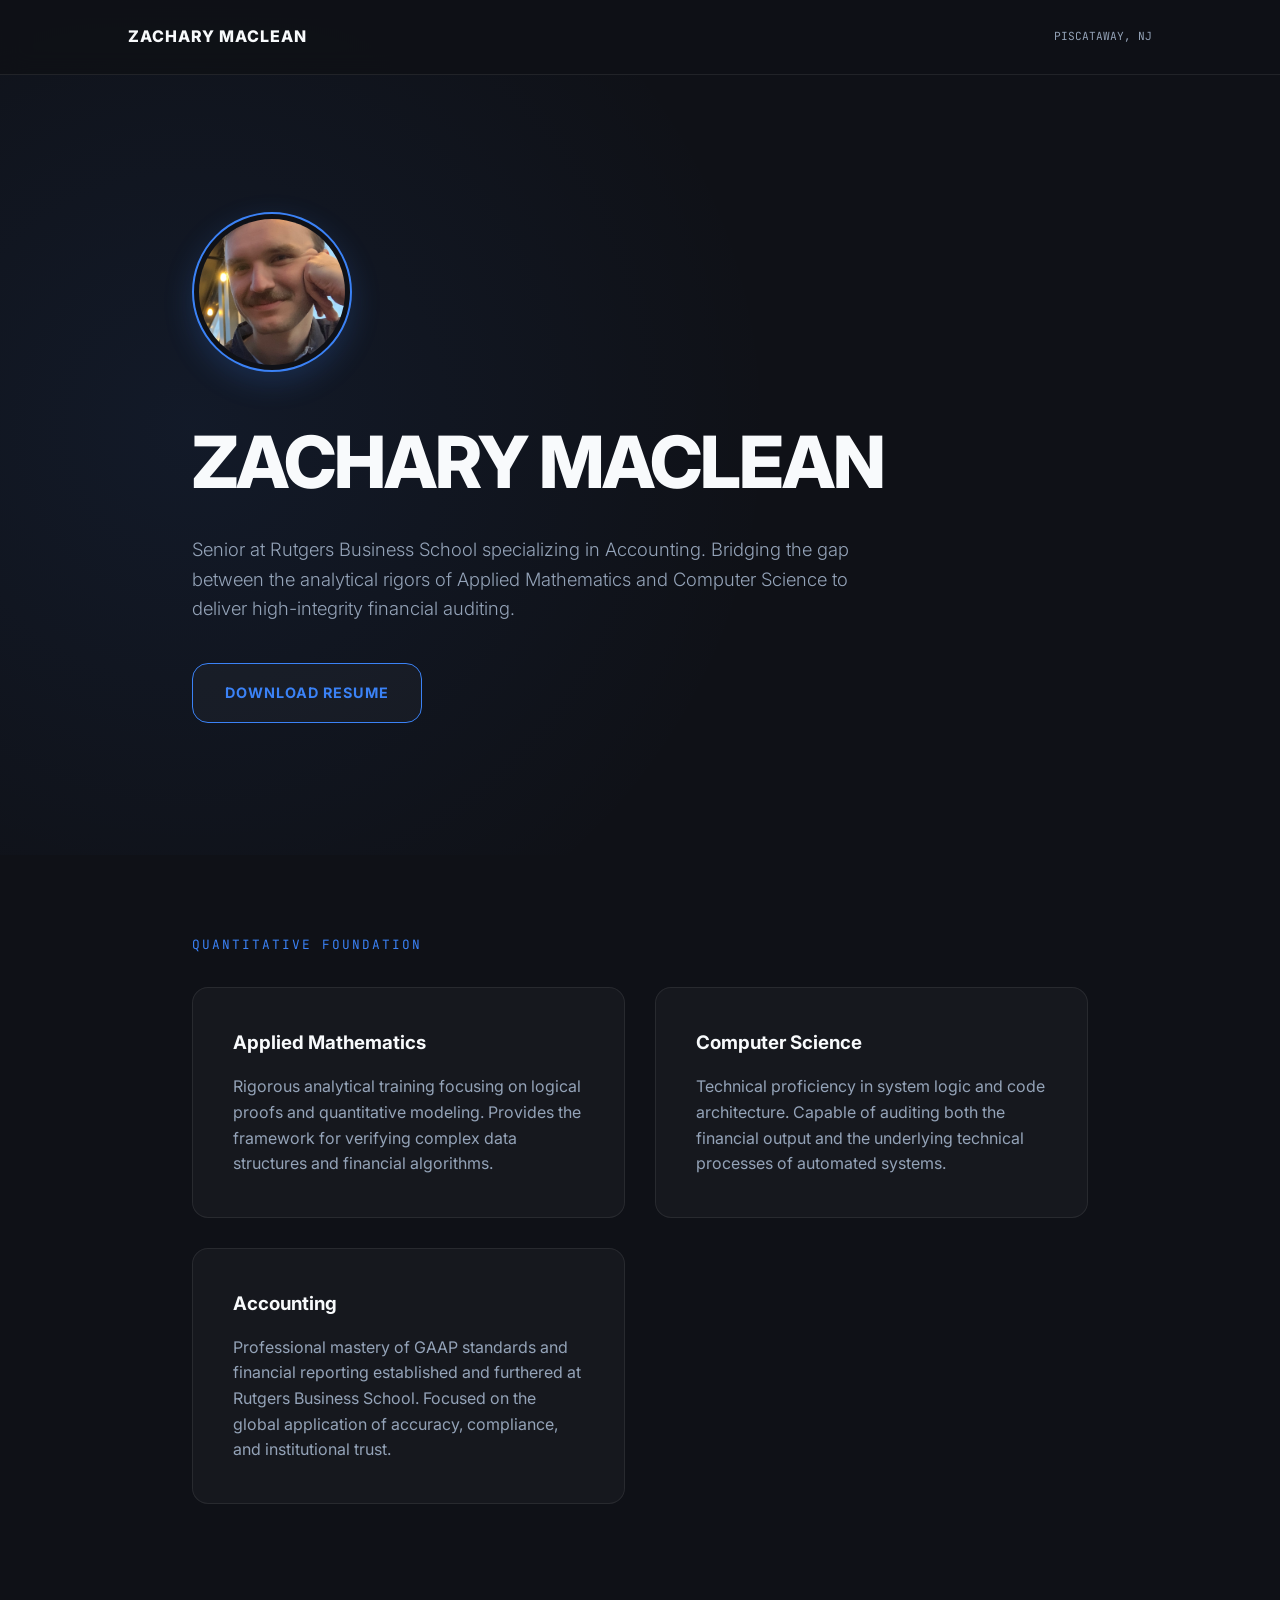
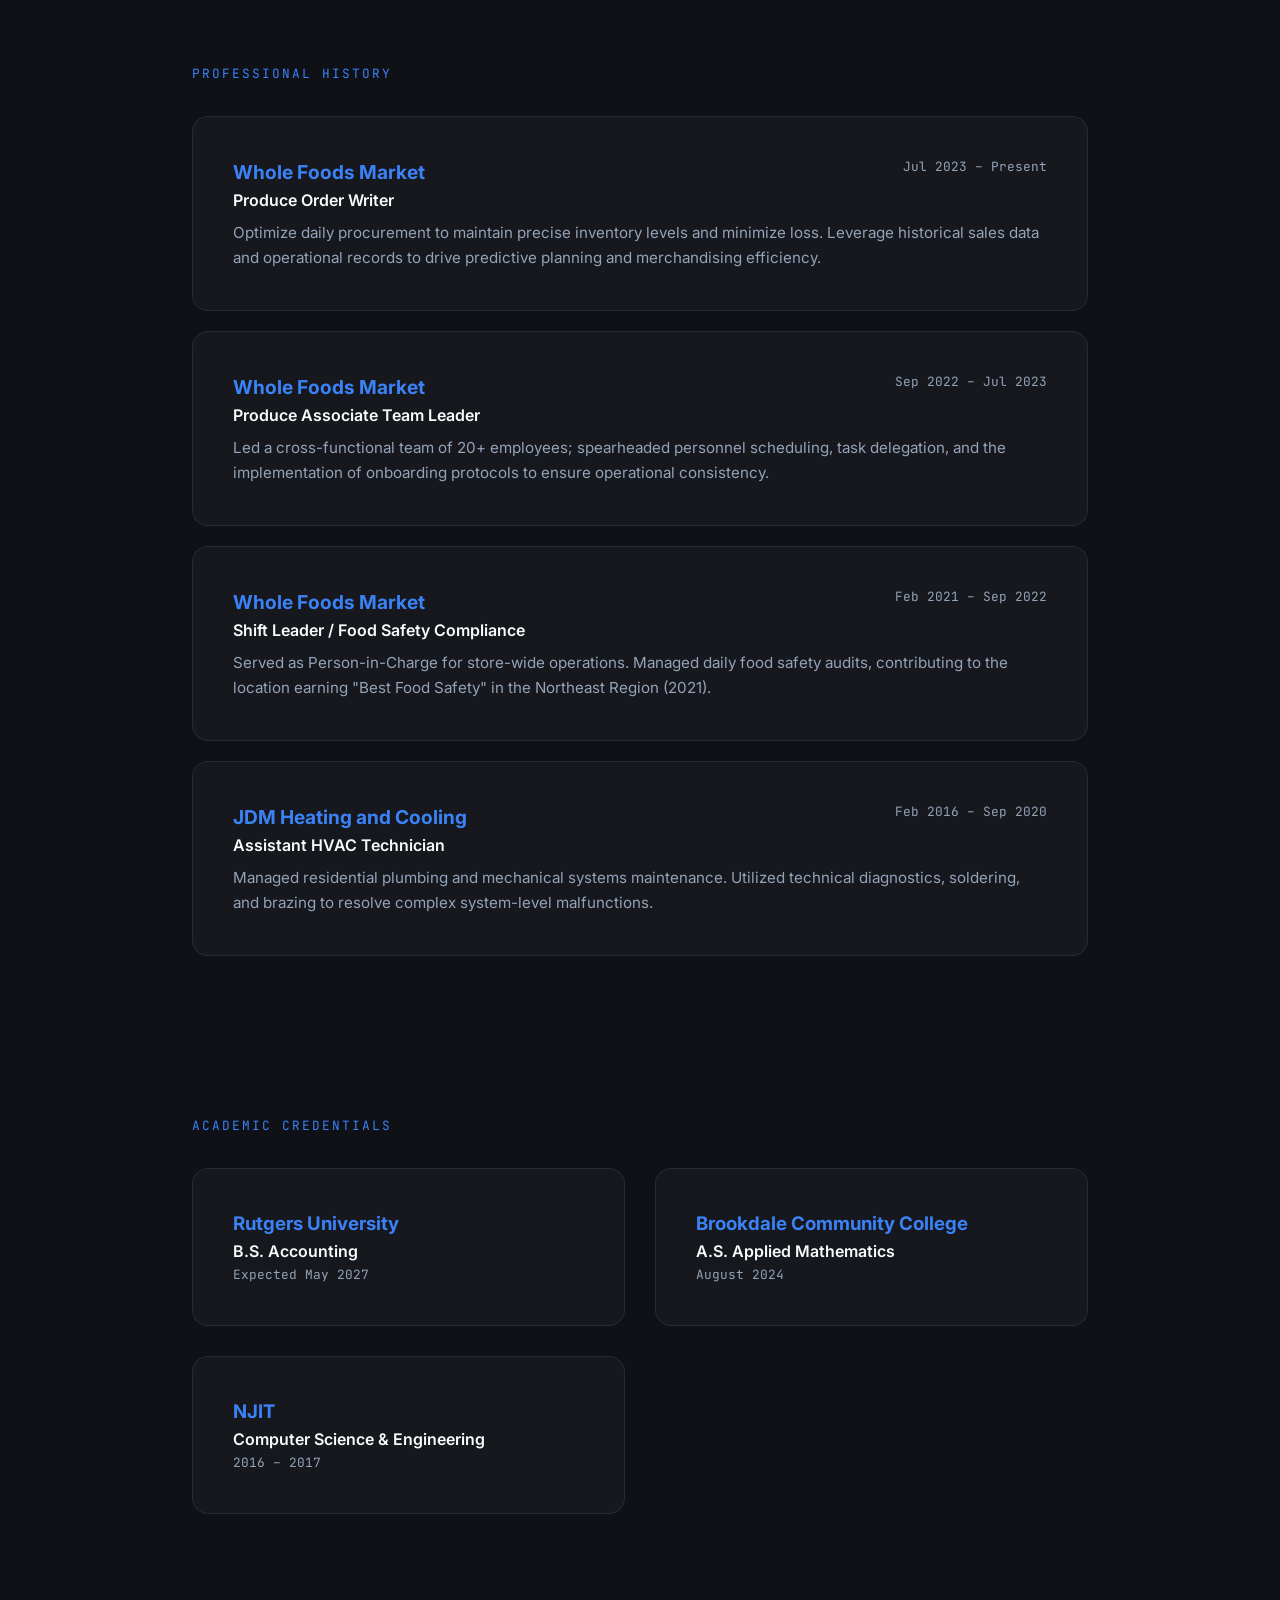
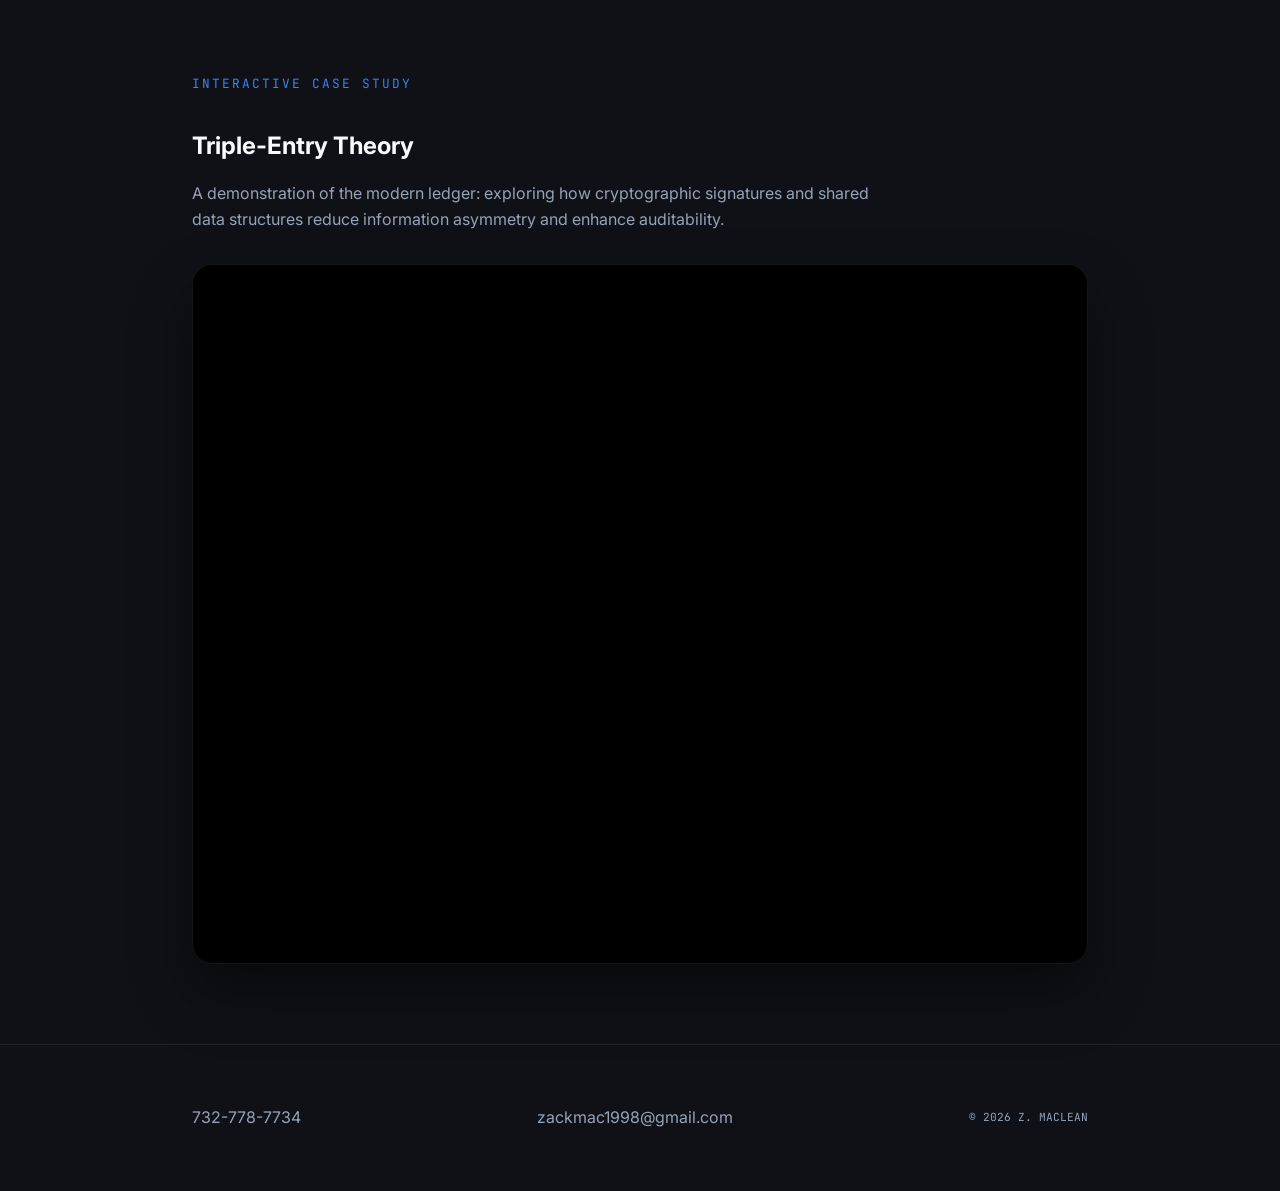
==== commit 5eddeaac: "Update index.html" ====
--- a/index.html
+++ b/index.html
@@ -36,13 +36,13 @@
         .nav-brand { font-weight: 800; letter-spacing: 1px; color: var(--text-main); font-size: 1rem; }
 
         .hero {
-            min-height: 90vh; display: flex; flex-direction: column; justify-content: center;
-            padding: 120px 15% 60px 15%; background: radial-gradient(circle at 15% 50%, rgba(59, 130, 246, 0.08) 0%, transparent 50%);
+            min-height: 95vh; display: flex; flex-direction: column; justify-content: center;
+            padding: 140px 15% 60px 15%; background: radial-gradient(circle at 15% 50%, rgba(59, 130, 246, 0.08) 0%, transparent 50%);
         }
 
         .profile-container {
-            width: 150px;
-            height: 150px;
+            width: 160px;
+            height: 160px;
             margin-bottom: 2rem;
             border-radius: 50%;
             padding: 5px;
@@ -81,7 +81,7 @@
         .exp-detail { color: var(--text-dim); font-size: 0.95rem; margin-top: 8px; list-style-position: inside; }
 
         .app-window {
-            width: 100%; height: 650px; background: #000;
+            width: 100%; height: 700px; background: #000;
             border-radius: 20px; border: 1px solid var(--border);
             margin-top: 2rem; overflow: hidden; box-shadow: 0 30px 60px rgba(0,0,0,0.4);
         }
@@ -113,7 +113,11 @@
             Senior at Rutgers Business School specializing in Accounting. Bridging the gap between the analytical rigors of Applied Mathematics and Computer Science to deliver high-integrity financial auditing.
         </p>
         <div data-aos="fade-up" data-aos-delay="200">
-            <a href="mailto:zackmac1998@gmail.com" class="card" style="padding: 1rem 2rem; text-decoration: none; font-weight: 700; font-size: 0.9rem;">REACH OUT</a>
+            <a href="Assets/Zachary_MacLean_Resume.pdf" download="Zachary_MacLean_Resume" style="text-decoration: none;">
+                <div class="card" style="padding: 1rem 2rem; display: inline-block; border-color: var(--accent-blue); cursor: pointer;">
+                    <span style="font-weight: 700; font-size: 0.9rem; color: var(--accent-blue); letter-spacing: 1px;">DOWNLOAD RESUME</span>
+                </div>
+            </a>
         </div>
     </header>
 
@@ -130,7 +134,7 @@
             </div>
             <div class="card" data-aos="fade-up" data-aos-delay="200">
                 <h3 style="margin-bottom: 1rem;">Accounting</h3>
-                <p style="color: var(--text-dim);">Professional mastery of GAAP standards and financial reporting established at Rutgers Business School. Focused on the global application of accuracy, compliance, and institutional trust.</p>
+                <p style="color: var(--text-dim);">Professional mastery of GAAP standards and financial reporting established and furthered at Rutgers Business School. Focused on the global application of accuracy, compliance, and institutional trust.</p>
             </div>
         </div>
     </section>
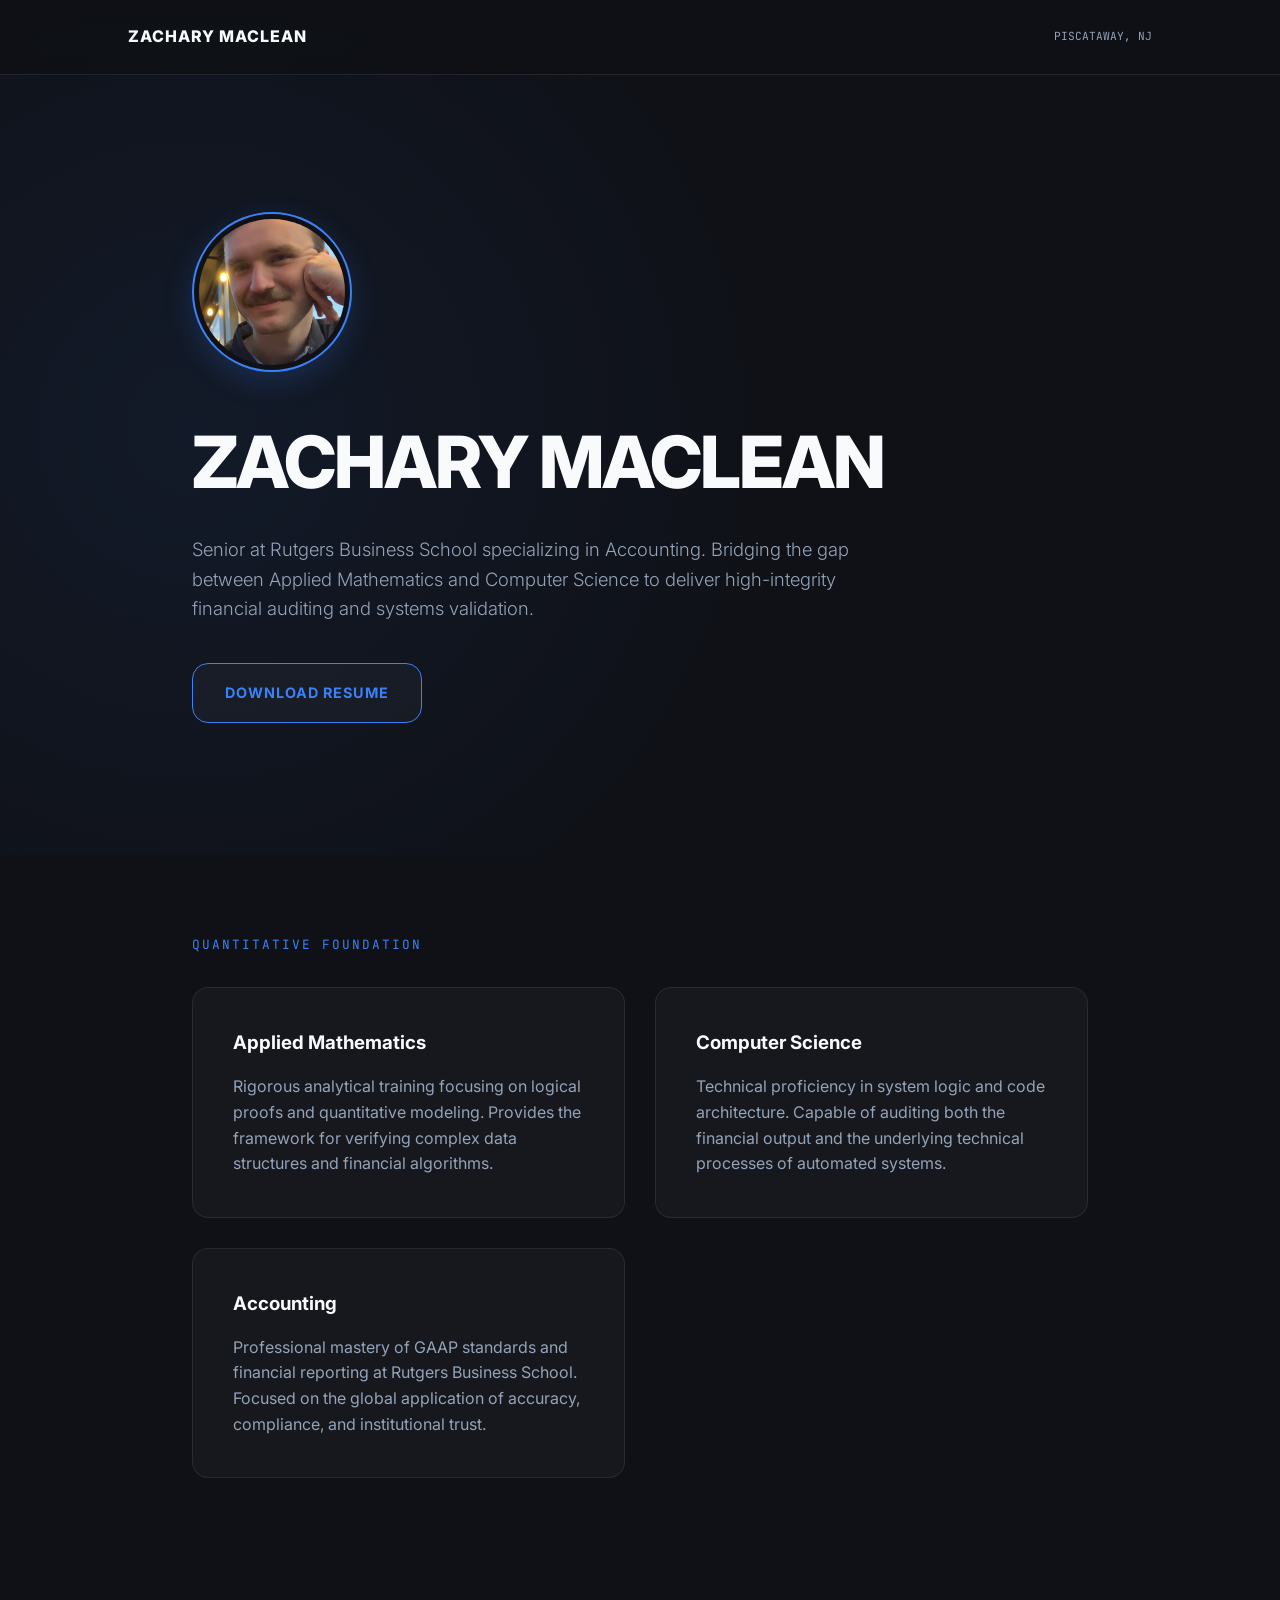
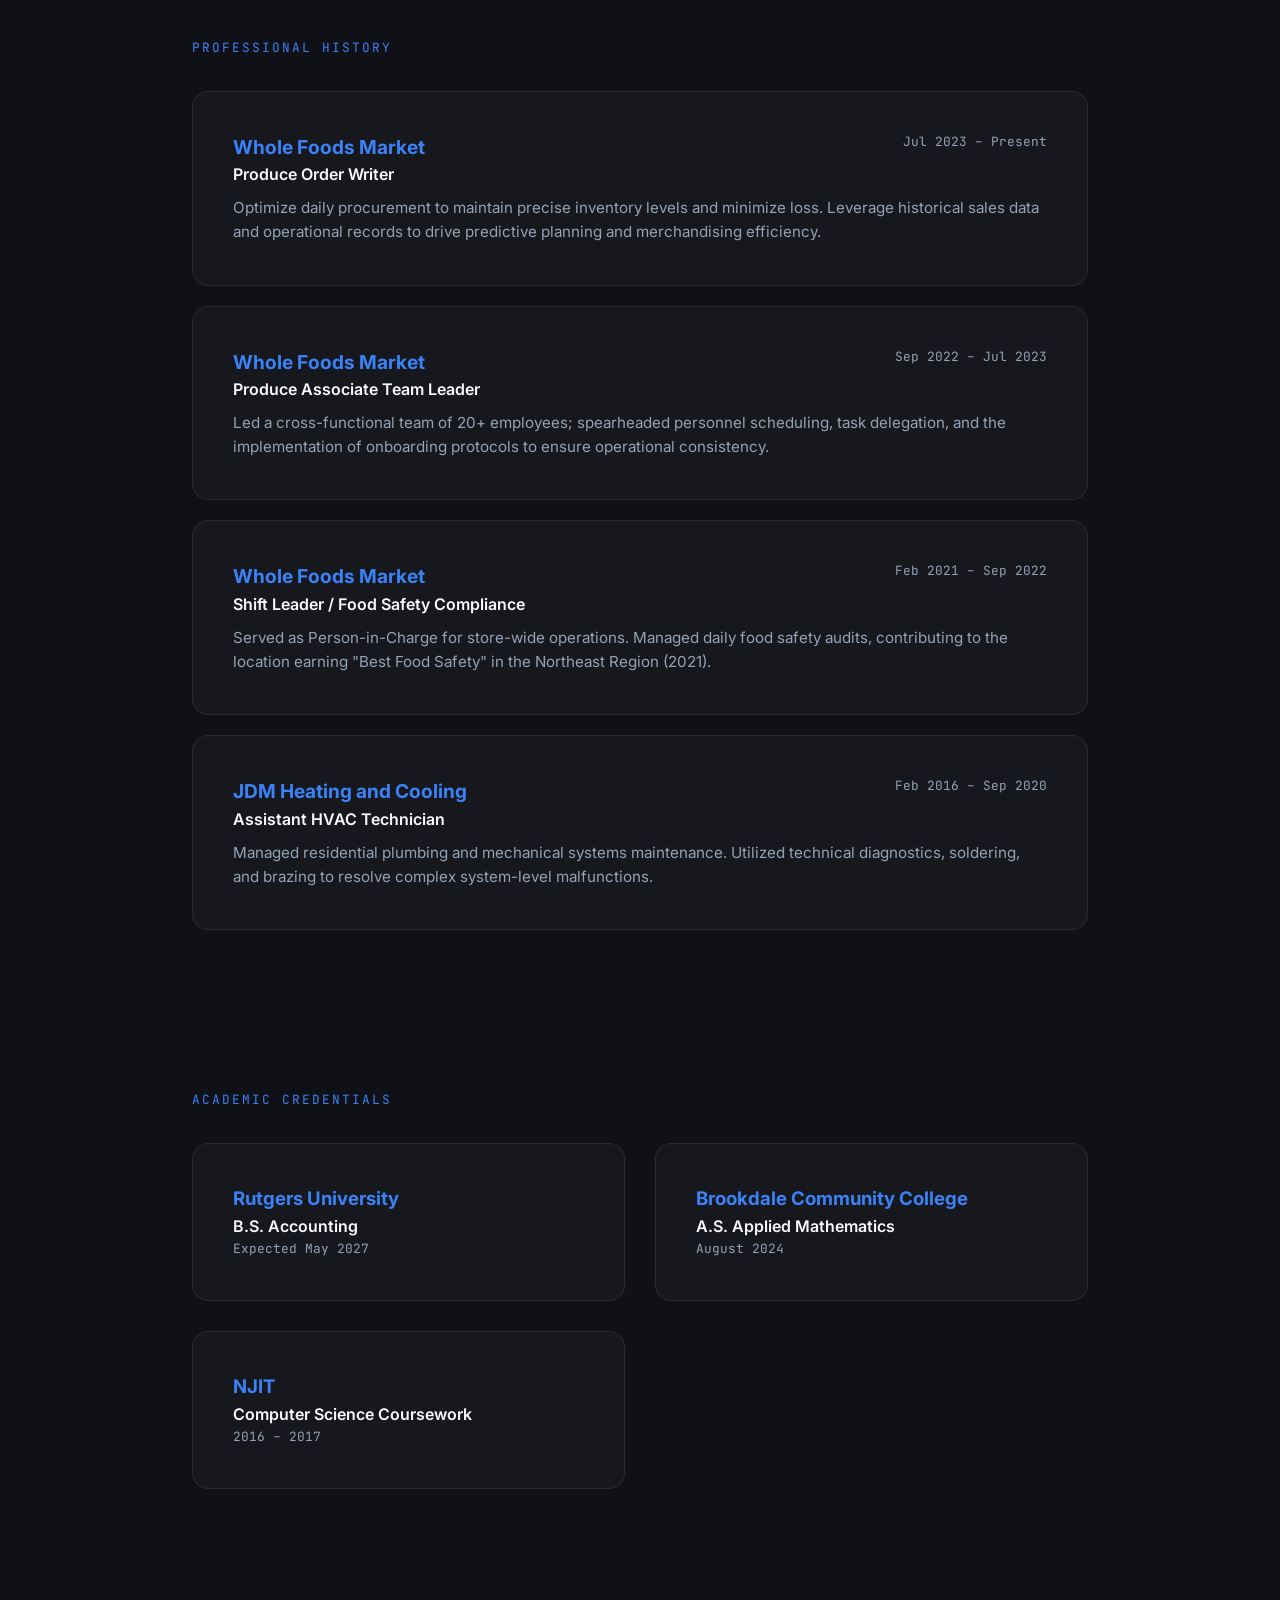
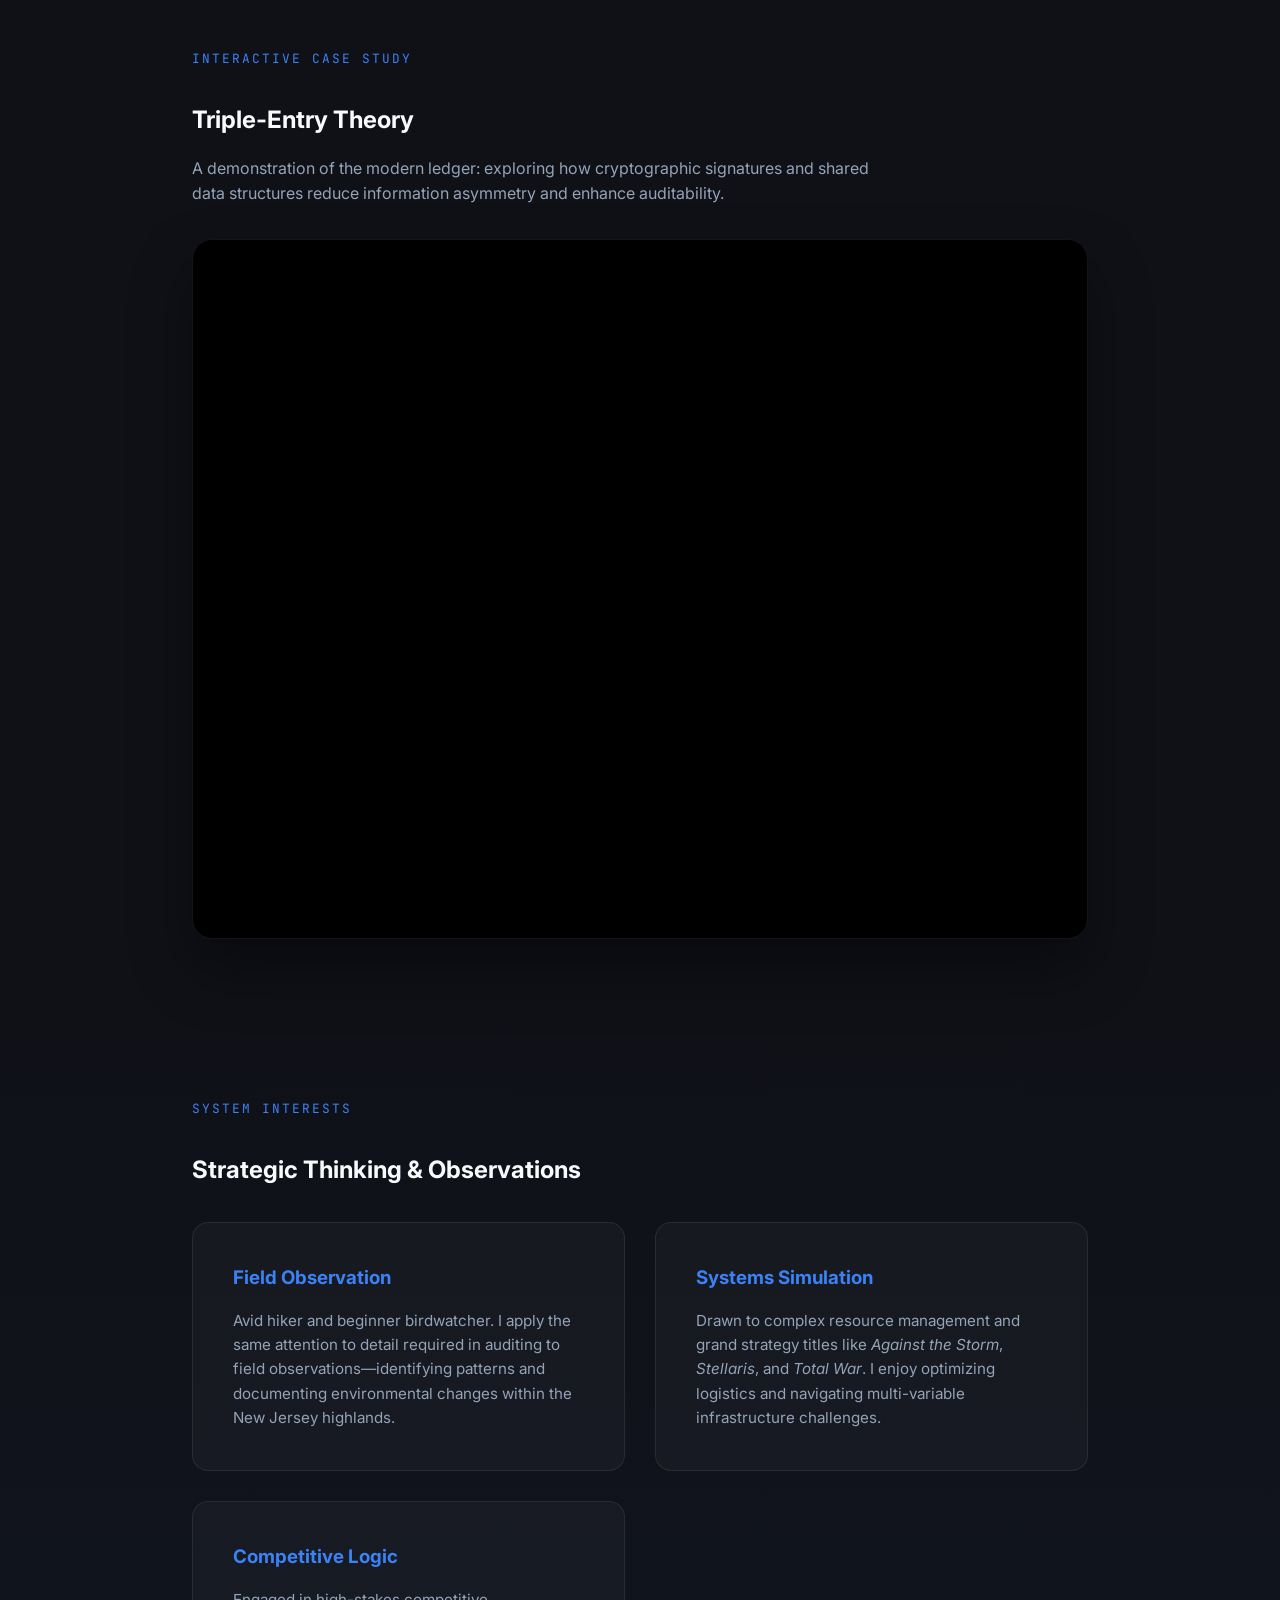
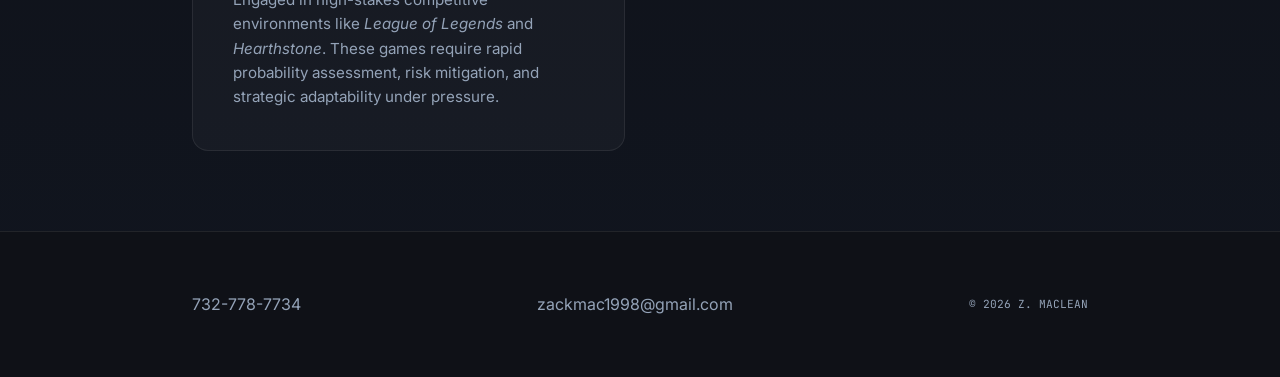
==== commit 2366b2d0: "Update index.html" ====
--- a/index.html
+++ b/index.html
@@ -41,17 +41,9 @@
         }
 
         .profile-container {
-            width: 160px;
-            height: 160px;
-            margin-bottom: 2rem;
-            border-radius: 50%;
-            padding: 5px;
-            border: 2px solid var(--accent-blue);
-            background: var(--slate-black);
-            overflow: hidden;
-            display: flex;
-            justify-content: center;
-            align-items: center;
+            width: 160px; height: 160px; margin-bottom: 2rem; border-radius: 50%;
+            padding: 5px; border: 2px solid var(--accent-blue); background: var(--slate-black);
+            overflow: hidden; display: flex; justify-content: center; align-items: center;
             box-shadow: 0 10px 30px rgba(59, 130, 246, 0.2);
         }
 
@@ -88,6 +80,8 @@
 
         iframe { width: 100%; height: 100%; border: none; }
 
+        #interests { background: linear-gradient(180deg, var(--slate-black) 0%, rgba(59, 130, 246, 0.03) 100%); }
+
         footer { padding: 60px 15%; border-top: 1px solid var(--border); color: var(--text-dim); display: flex; justify-content: space-between; align-items: center; }
 
         @media (max-width: 768px) {
@@ -110,7 +104,7 @@
         </div>
         <h1 data-aos="fade-up">ZACHARY MACLEAN</h1>
         <p data-aos="fade-up" data-aos-delay="100">
-            Senior at Rutgers Business School specializing in Accounting. Bridging the gap between the analytical rigors of Applied Mathematics and Computer Science to deliver high-integrity financial auditing.
+            Senior at Rutgers Business School specializing in Accounting. Bridging the gap between Applied Mathematics and Computer Science to deliver high-integrity financial auditing and systems validation.
         </p>
         <div data-aos="fade-up" data-aos-delay="200">
             <a href="Assets/Zachary_MacLean_Resume.pdf" download="Zachary_MacLean_Resume" style="text-decoration: none;">
@@ -134,7 +128,7 @@
             </div>
             <div class="card" data-aos="fade-up" data-aos-delay="200">
                 <h3 style="margin-bottom: 1rem;">Accounting</h3>
-                <p style="color: var(--text-dim);">Professional mastery of GAAP standards and financial reporting established and furthered at Rutgers Business School. Focused on the global application of accuracy, compliance, and institutional trust.</p>
+                <p style="color: var(--text-dim);">Professional mastery of GAAP standards and financial reporting at Rutgers Business School. Focused on the global application of accuracy, compliance, and institutional trust.</p>
             </div>
         </div>
     </section>
@@ -142,7 +136,6 @@
     <section id="experience">
         <span class="section-label">Professional History</span>
         <div class="exp-container">
-            
             <div class="card" data-aos="fade-up">
                 <div class="exp-header">
                     <div>
@@ -186,7 +179,6 @@
                 </div>
                 <p class="exp-detail">Managed residential plumbing and mechanical systems maintenance. Utilized technical diagnostics, soldering, and brazing to resolve complex system-level malfunctions.</p>
             </div>
-
         </div>
     </section>
 
@@ -205,7 +197,7 @@
             </div>
             <div class="card" data-aos="zoom-in" data-aos-delay="200">
                 <h3 style="color: var(--accent-blue);">NJIT</h3>
-                <p style="font-weight: 600;">Computer Science & Engineering</p>
+                <p style="font-weight: 600;">Computer Science Coursework</p>
                 <p class="date-range">2016 – 2017</p>
             </div>
         </div>
@@ -222,6 +214,33 @@
         </div>
     </section>
 
+    <section id="interests">
+        <span class="section-label">System Interests</span>
+        <h2 style="margin-bottom: 2rem;">Strategic Thinking & Observations</h2>
+        <div class="grid">
+            <div class="card" data-aos="fade-up">
+                <h3 style="color: var(--accent-blue); margin-bottom: 1rem;">Field Observation</h3>
+                <p style="color: var(--text-dim); font-size: 0.95rem;">
+                    Avid hiker and beginner birdwatcher. I apply the same attention to detail required in auditing to field observations—identifying patterns and documenting environmental changes within the New Jersey highlands.
+                </p>
+            </div>
+
+            <div class="card" data-aos="fade-up" data-aos-delay="100">
+                <h3 style="color: var(--accent-blue); margin-bottom: 1rem;">Systems Simulation</h3>
+                <p style="color: var(--text-dim); font-size: 0.95rem;">
+                    Drawn to complex resource management and grand strategy titles like <i>Against the Storm</i>, <i>Stellaris</i>, and <i>Total War</i>. I enjoy optimizing logistics and navigating multi-variable infrastructure challenges.
+                </p>
+            </div>
+
+            <div class="card" data-aos="fade-up" data-aos-delay="200">
+                <h3 style="color: var(--accent-blue); margin-bottom: 1rem;">Competitive Logic</h3>
+                <p style="color: var(--text-dim); font-size: 0.95rem;">
+                    Engaged in high-stakes competitive environments like <i>League of Legends</i> and <i>Hearthstone</i>. These games require rapid probability assessment, risk mitigation, and strategic adaptability under pressure.
+                </p>
+            </div>
+        </div>
+    </section>
+
     <footer>
         <div>732-778-7734</div>
         <div>zackmac1998@gmail.com</div>
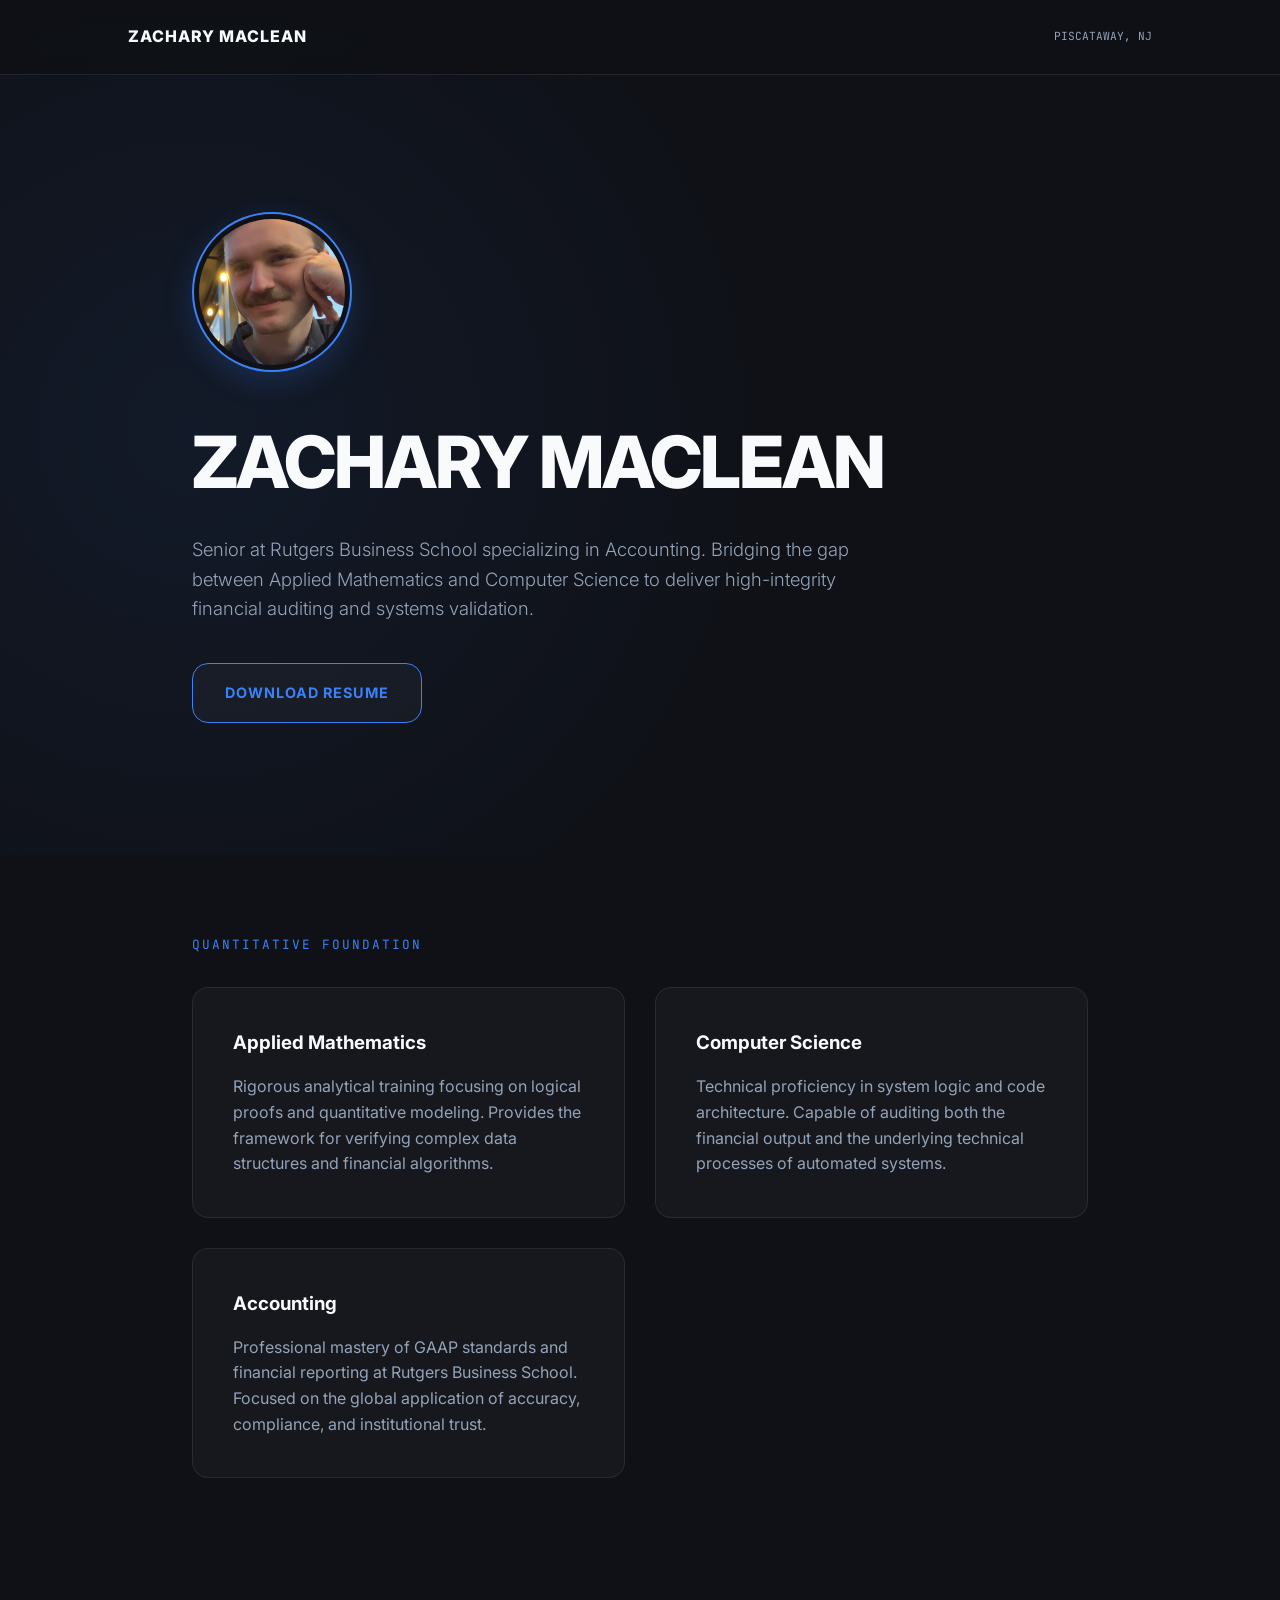
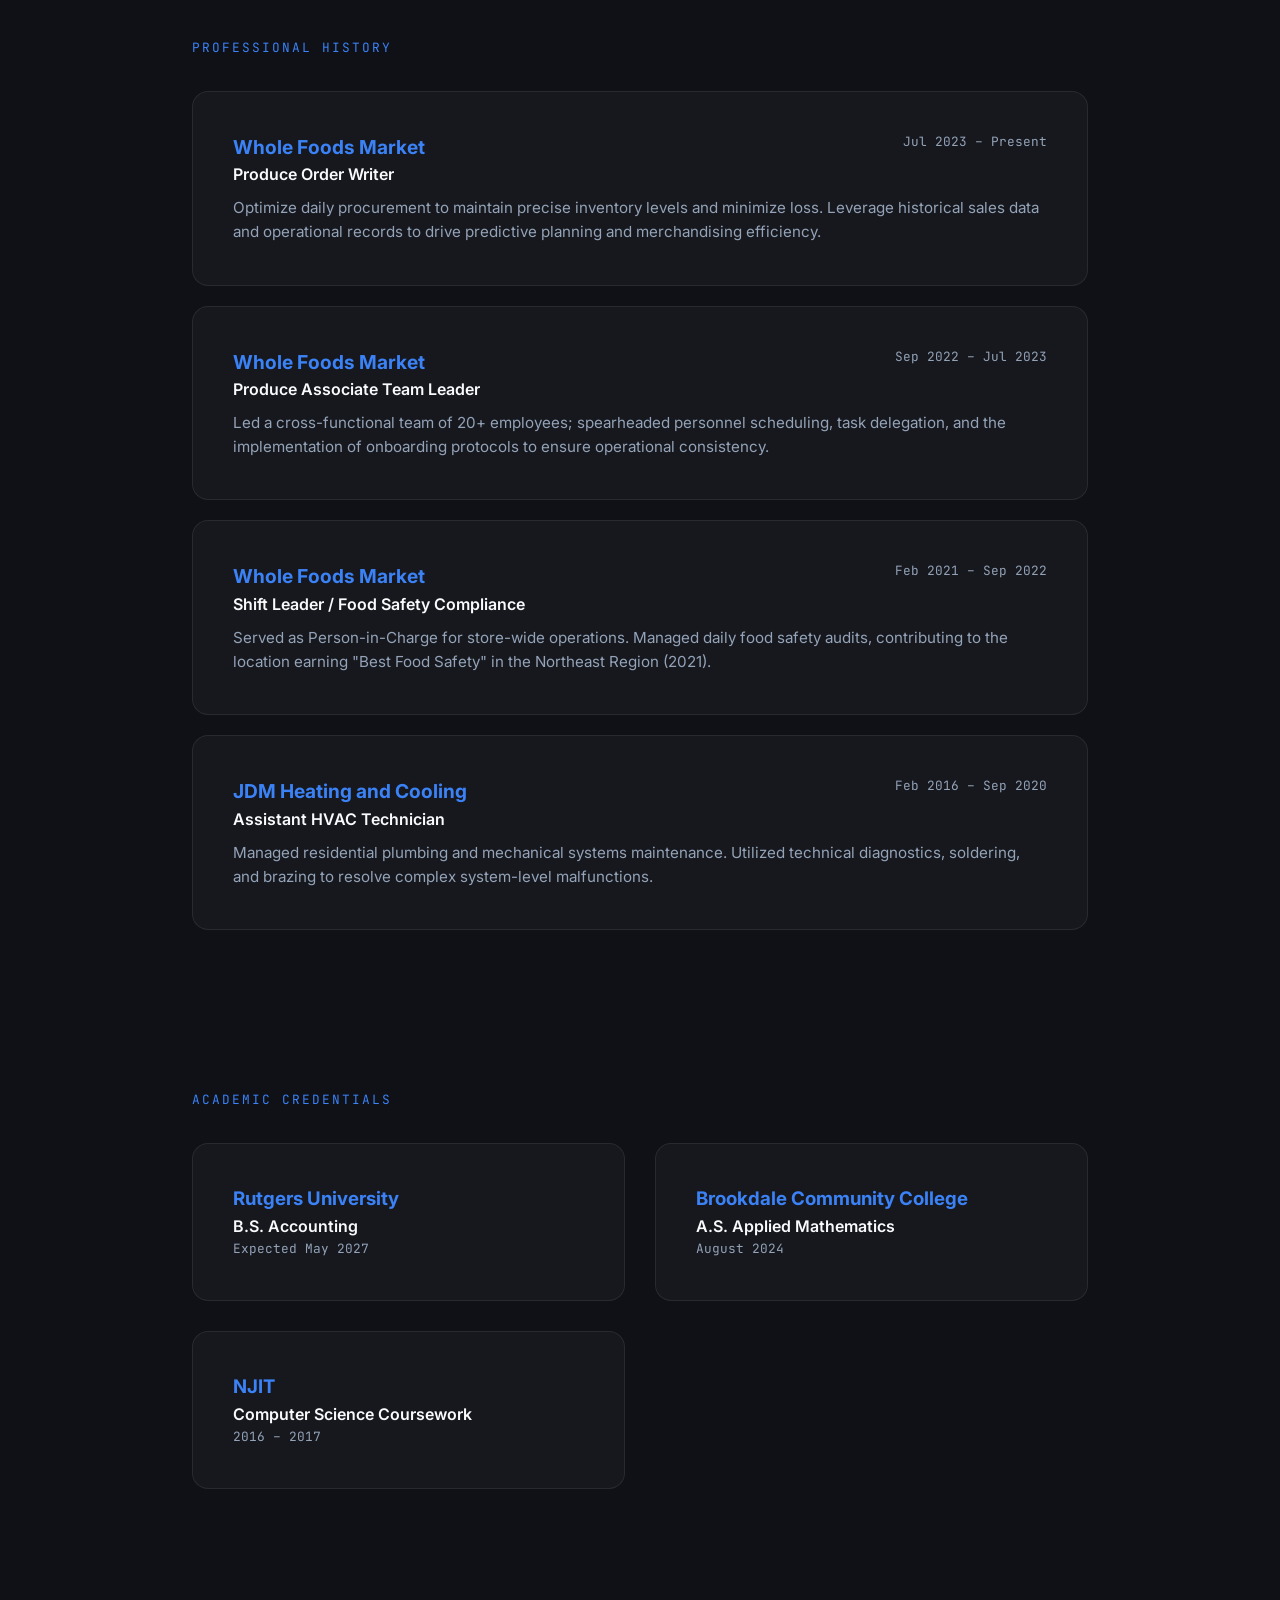
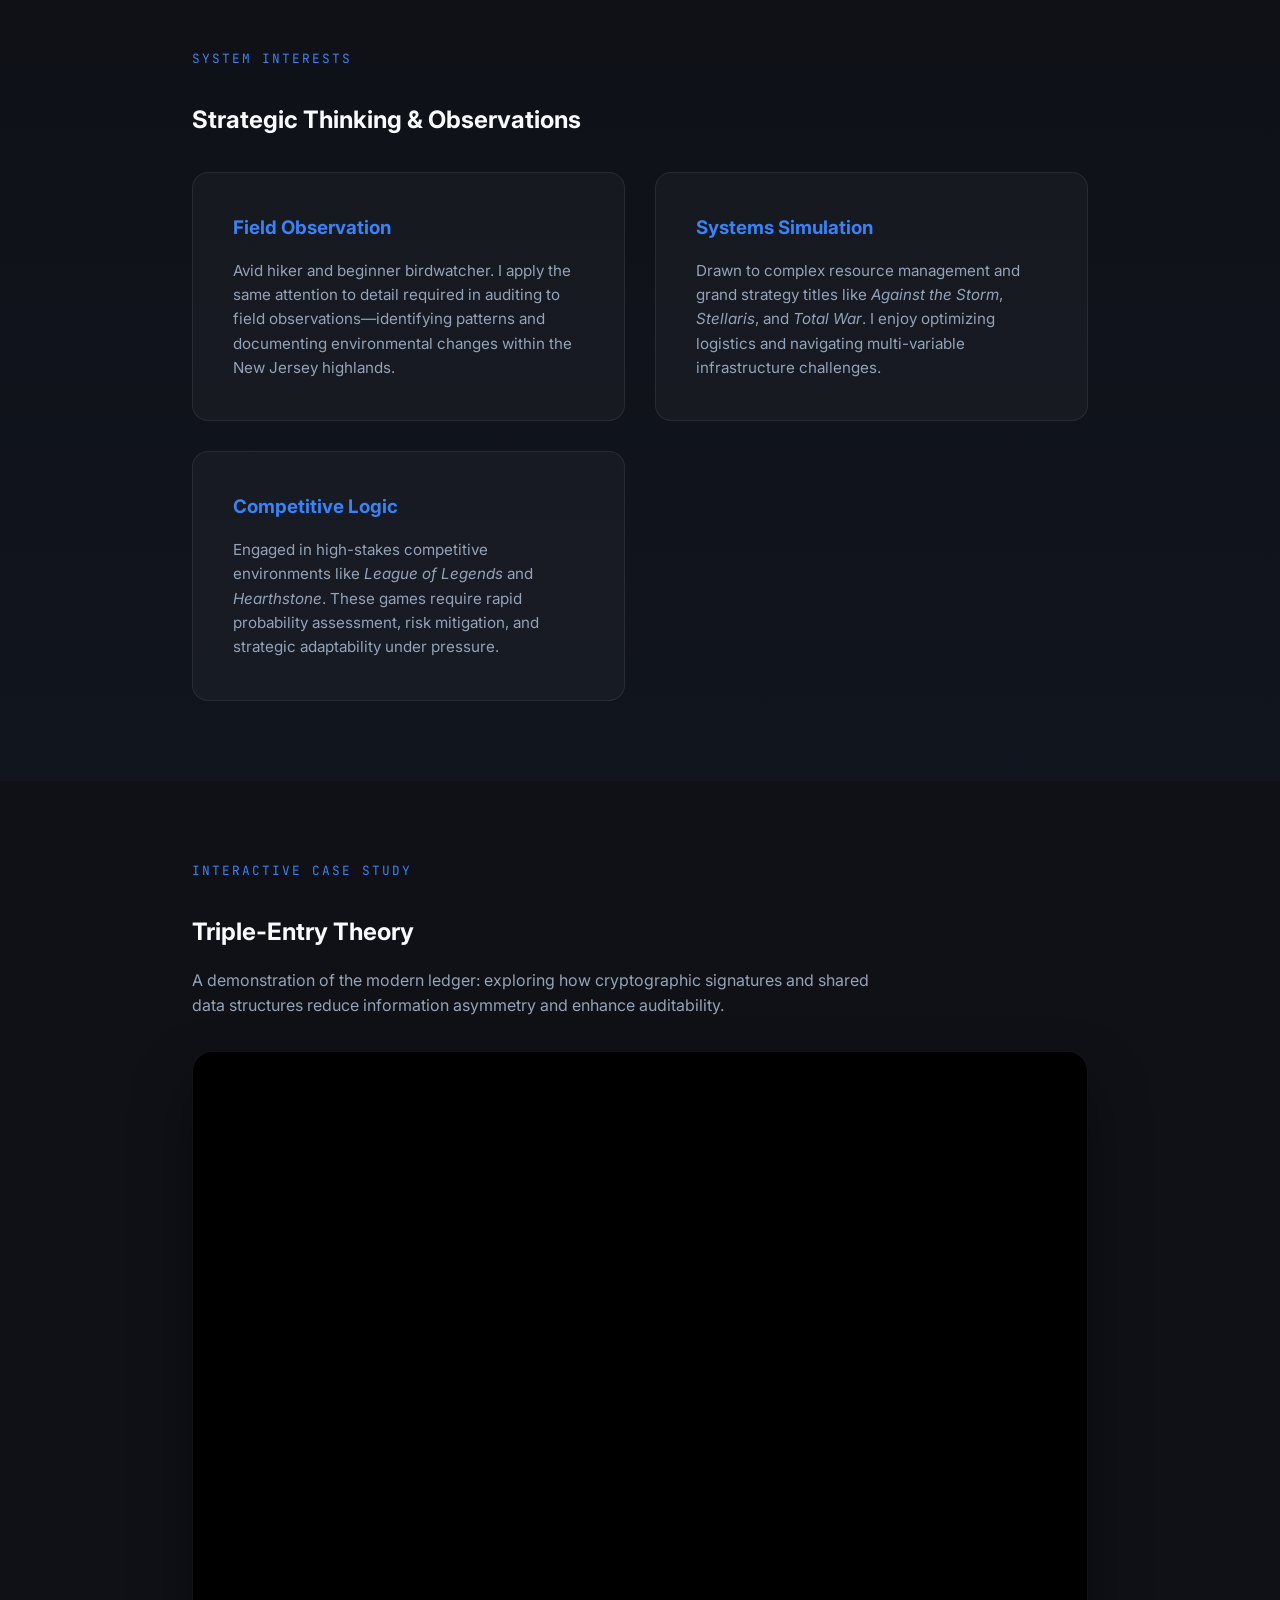
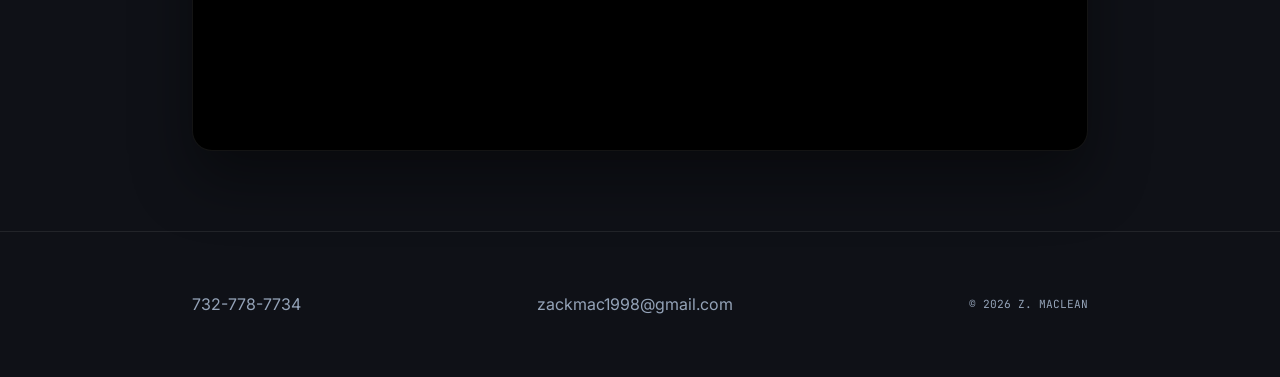
==== commit 80b870f4: "Update index.html" ====
--- a/index.html
+++ b/index.html
@@ -203,6 +203,33 @@
         </div>
     </section>
 
+    <section id="interests">
+        <span class="section-label">System Interests</span>
+        <h2 style="margin-bottom: 2rem;">Strategic Thinking & Observations</h2>
+        <div class="grid">
+            <div class="card" data-aos="fade-up">
+                <h3 style="color: var(--accent-blue); margin-bottom: 1rem;">Field Observation</h3>
+                <p style="color: var(--text-dim); font-size: 0.95rem;">
+                    Avid hiker and beginner birdwatcher. I apply the same attention to detail required in auditing to field observations—identifying patterns and documenting environmental changes within the New Jersey highlands.
+                </p>
+            </div>
+
+            <div class="card" data-aos="fade-up" data-aos-delay="100">
+                <h3 style="color: var(--accent-blue); margin-bottom: 1rem;">Systems Simulation</h3>
+                <p style="color: var(--text-dim); font-size: 0.95rem;">
+                    Drawn to complex resource management and grand strategy titles like <i>Against the Storm</i>, <i>Stellaris</i>, and <i>Total War</i>. I enjoy optimizing logistics and navigating multi-variable infrastructure challenges.
+                </p>
+            </div>
+
+            <div class="card" data-aos="fade-up" data-aos-delay="200">
+                <h3 style="color: var(--accent-blue); margin-bottom: 1rem;">Competitive Logic</h3>
+                <p style="color: var(--text-dim); font-size: 0.95rem;">
+                    Engaged in high-stakes competitive environments like <i>League of Legends</i> and <i>Hearthstone</i>. These games require rapid probability assessment, risk mitigation, and strategic adaptability under pressure.
+                </p>
+            </div>
+        </div>
+    </section>
+
     <section id="logic-visualizer">
         <span class="section-label">Interactive Case Study</span>
         <h2 style="margin-bottom: 1rem;">Triple-Entry Theory</h2>
@@ -214,33 +241,6 @@
         </div>
     </section>
 
-    <section id="interests">
-        <span class="section-label">System Interests</span>
-        <h2 style="margin-bottom: 2rem;">Strategic Thinking & Observations</h2>
-        <div class="grid">
-            <div class="card" data-aos="fade-up">
-                <h3 style="color: var(--accent-blue); margin-bottom: 1rem;">Field Observation</h3>
-                <p style="color: var(--text-dim); font-size: 0.95rem;">
-                    Avid hiker and beginner birdwatcher. I apply the same attention to detail required in auditing to field observations—identifying patterns and documenting environmental changes within the New Jersey highlands.
-                </p>
-            </div>
-
-            <div class="card" data-aos="fade-up" data-aos-delay="100">
-                <h3 style="color: var(--accent-blue); margin-bottom: 1rem;">Systems Simulation</h3>
-                <p style="color: var(--text-dim); font-size: 0.95rem;">
-                    Drawn to complex resource management and grand strategy titles like <i>Against the Storm</i>, <i>Stellaris</i>, and <i>Total War</i>. I enjoy optimizing logistics and navigating multi-variable infrastructure challenges.
-                </p>
-            </div>
-
-            <div class="card" data-aos="fade-up" data-aos-delay="200">
-                <h3 style="color: var(--accent-blue); margin-bottom: 1rem;">Competitive Logic</h3>
-                <p style="color: var(--text-dim); font-size: 0.95rem;">
-                    Engaged in high-stakes competitive environments like <i>League of Legends</i> and <i>Hearthstone</i>. These games require rapid probability assessment, risk mitigation, and strategic adaptability under pressure.
-                </p>
-            </div>
-        </div>
-    </section>
-
     <footer>
         <div>732-778-7734</div>
         <div>zackmac1998@gmail.com</div>
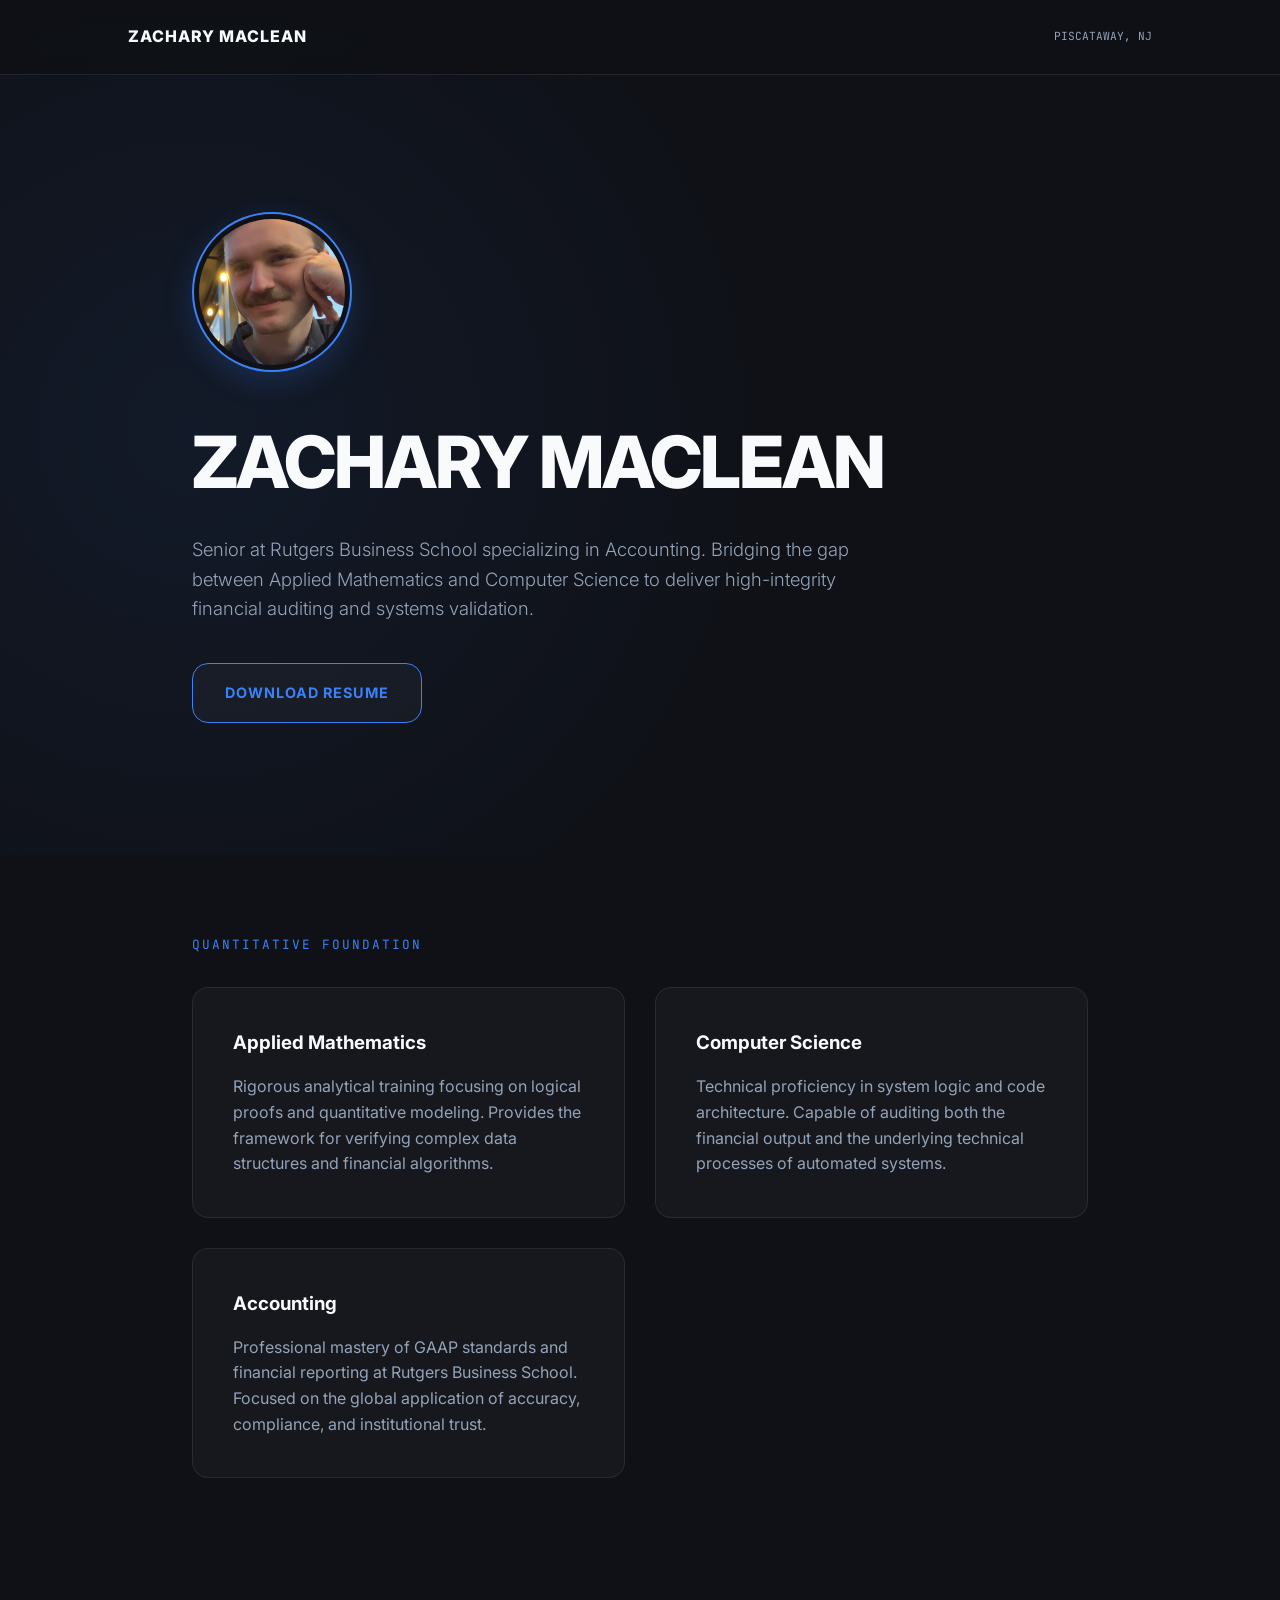
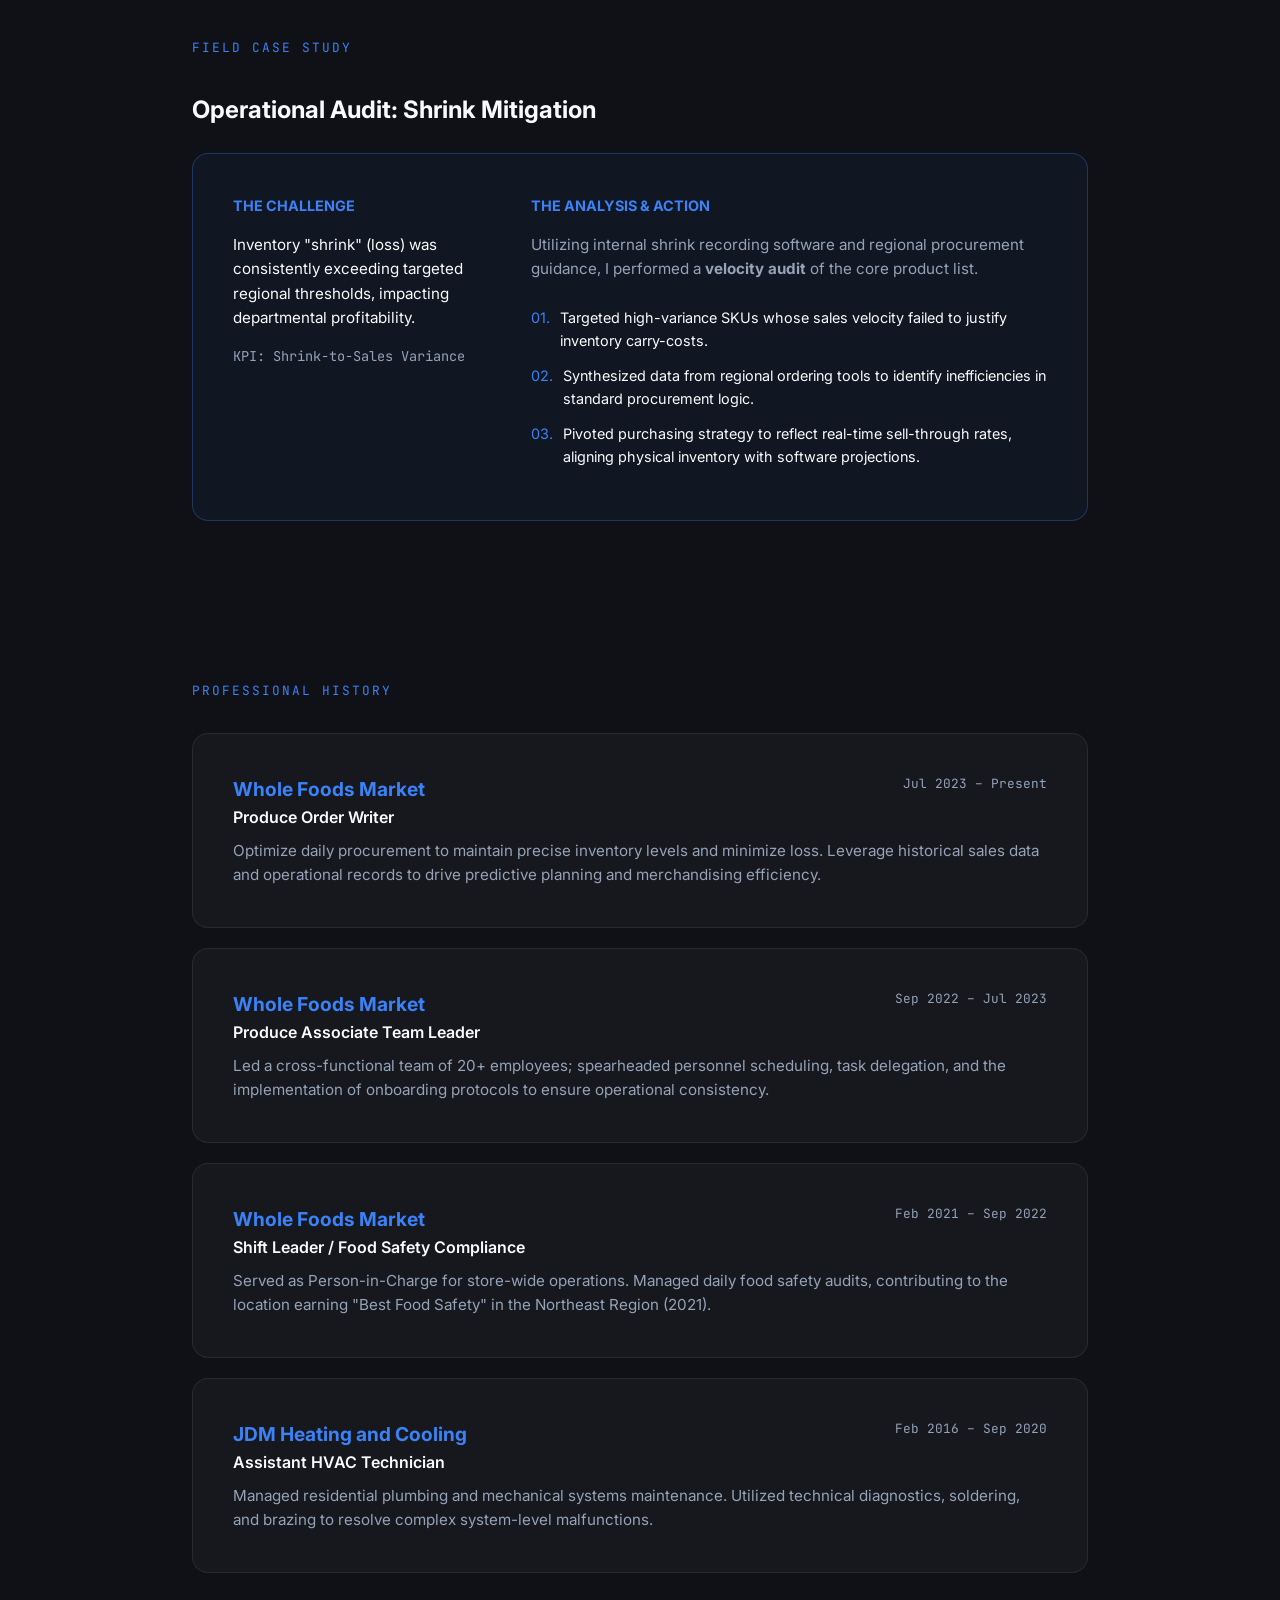
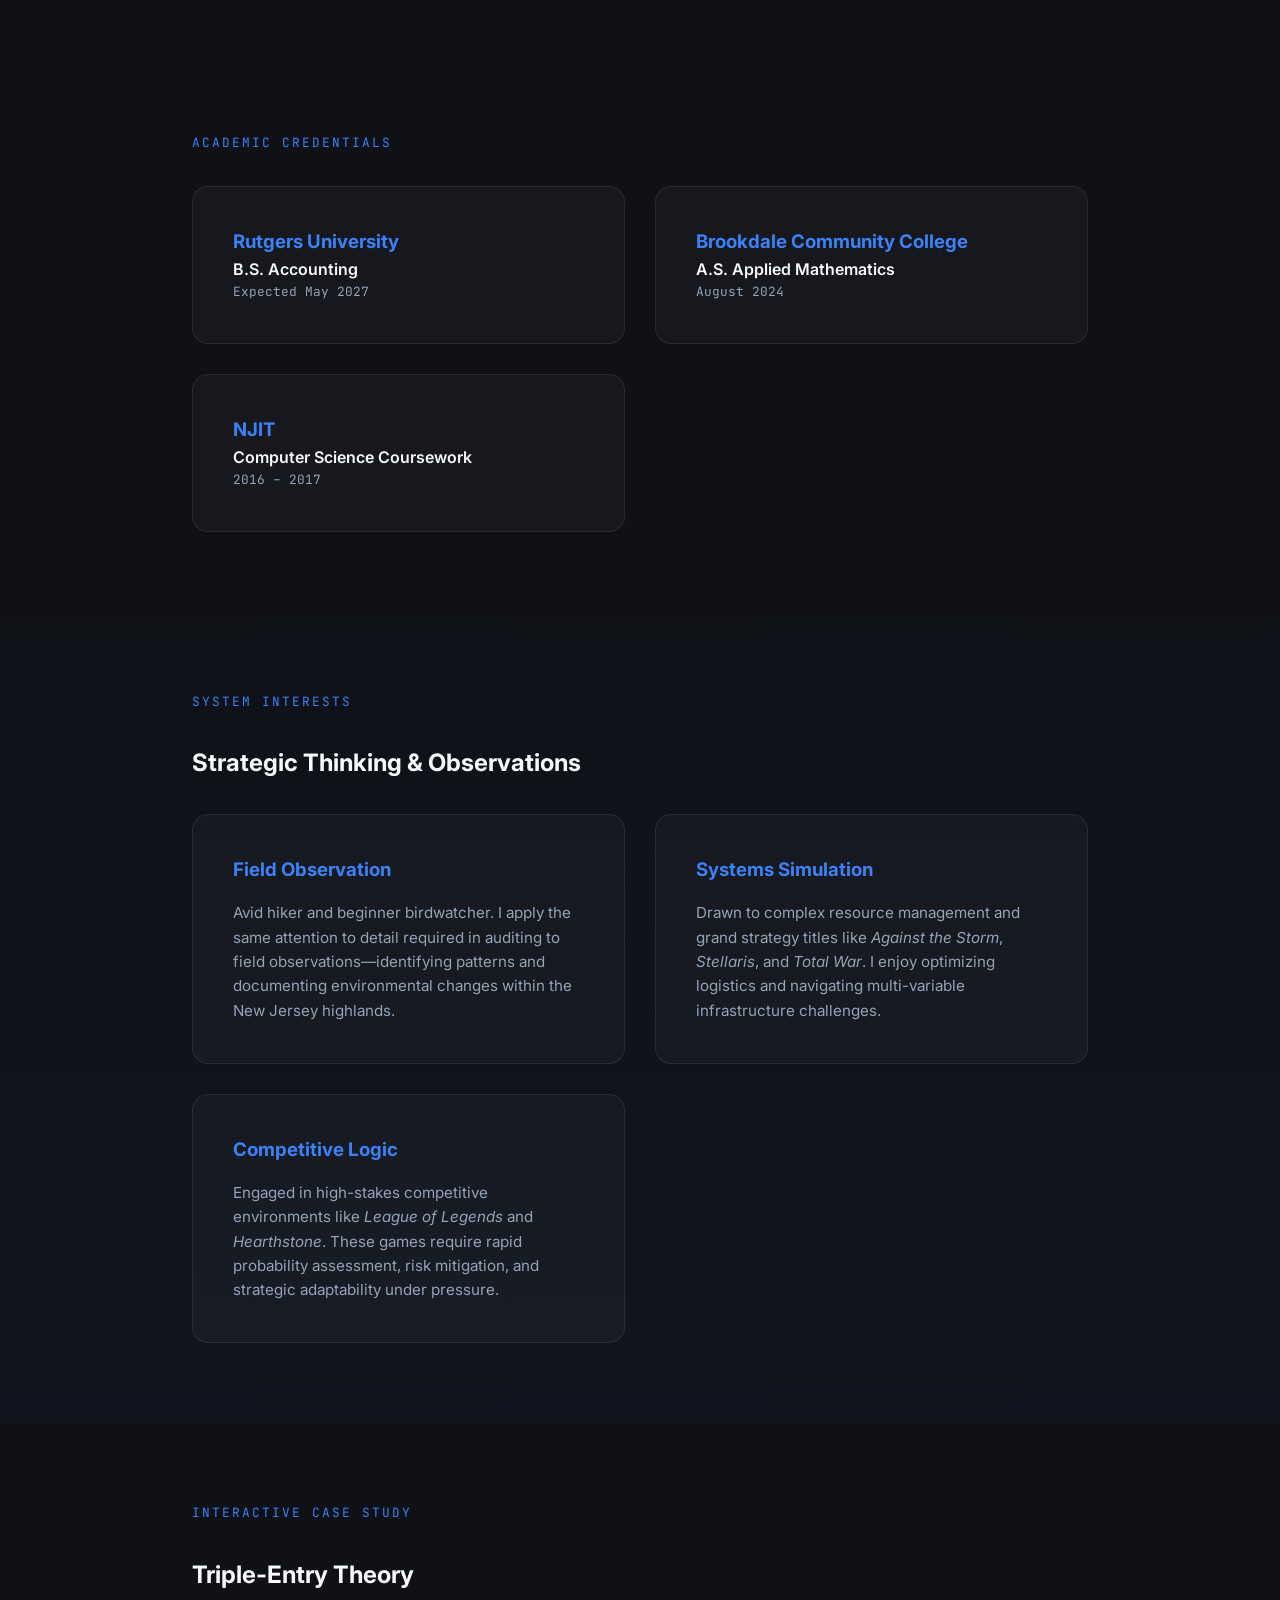
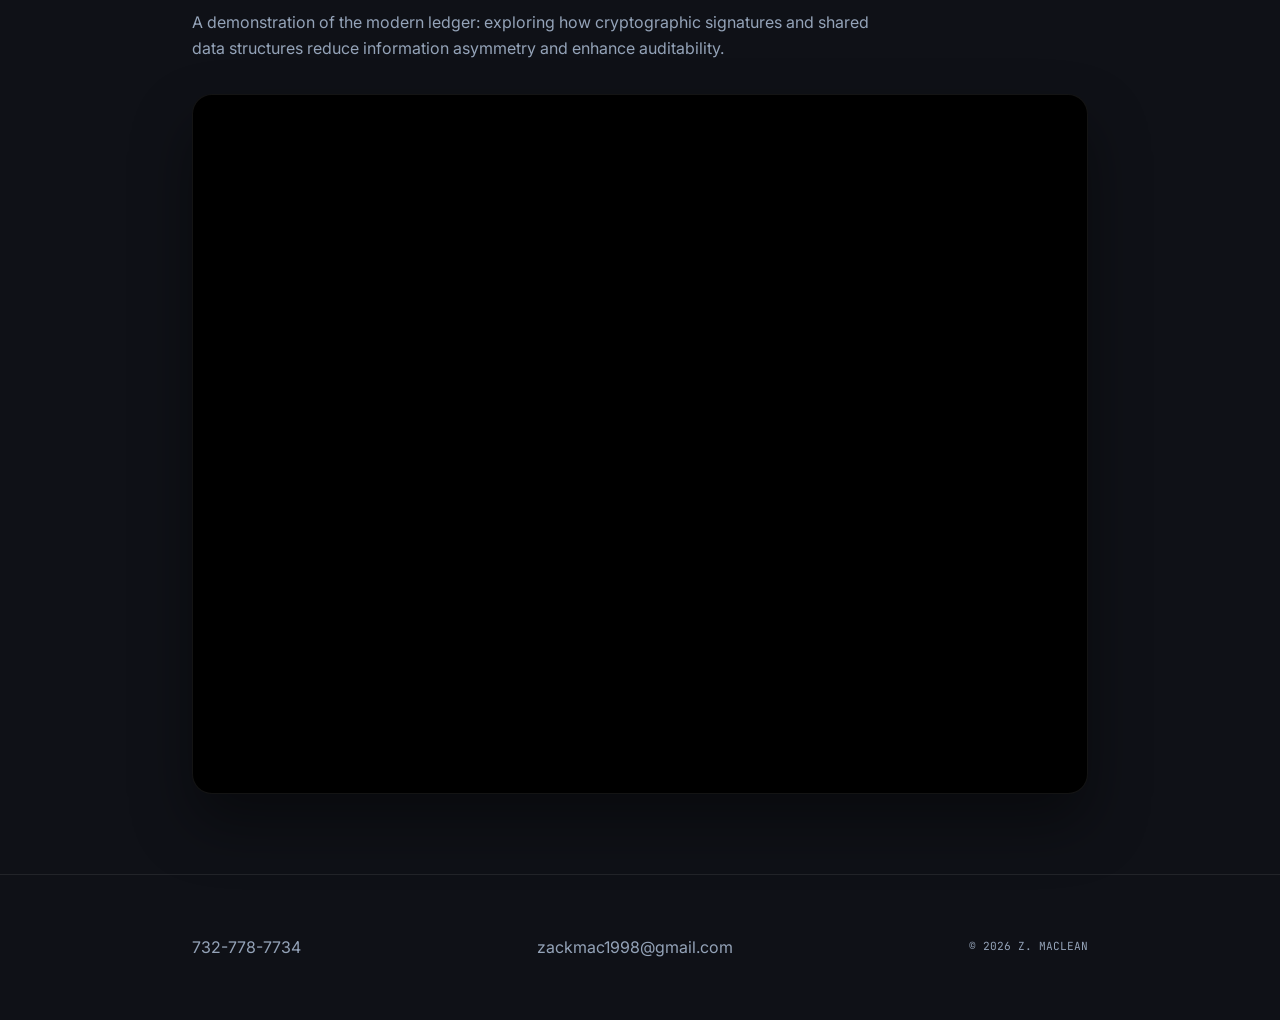
==== commit c17c9fb2: "Update index.html included case study part" ====
--- a/index.html
+++ b/index.html
@@ -84,6 +84,10 @@
 
         footer { padding: 60px 15%; border-top: 1px solid var(--border); color: var(--text-dim); display: flex; justify-content: space-between; align-items: center; }
 
+        @media (max-width: 1024px) {
+            .grid-case-study { grid-template-columns: 1fr !important; }
+        }
+
         @media (max-width: 768px) {
             .hero, section, footer { padding: 60px 8%; }
             .hero h1 { font-size: 3rem; }
@@ -133,6 +137,44 @@
         </div>
     </section>
 
+    <section id="case-study">
+        <span class="section-label">Field Case Study</span>
+        <h2 style="margin-bottom: 1.5rem;">Operational Audit: Shrink Mitigation</h2>
+        <div class="card" style="background: rgba(59, 130, 246, 0.05); border-color: rgba(59, 130, 246, 0.3);">
+            <div class="grid grid-case-study" style="grid-template-columns: 1fr 2fr; gap: 40px; align-items: start;">
+                <div>
+                    <h3 style="color: var(--accent-blue); margin-bottom: 1rem; font-size: 0.9rem; text-transform: uppercase;">The Challenge</h3>
+                    <p style="font-size: 0.95rem; color: var(--text-main); margin-bottom: 1rem;">
+                        Inventory "shrink" (loss) was consistently exceeding targeted regional thresholds, impacting departmental profitability. 
+                    </p>
+                    <p style="font-size: 0.85rem; color: var(--text-dim); font-family: 'JetBrains Mono';">
+                        KPI: Shrink-to-Sales Variance
+                    </p>
+                </div>
+                <div>
+                    <h3 style="color: var(--accent-blue); margin-bottom: 1rem; font-size: 0.9rem; text-transform: uppercase;">The Analysis & Action</h3>
+                    <p style="font-size: 0.95rem; margin-bottom: 1.5rem; color: var(--text-dim);">
+                        Utilizing internal shrink recording software and regional procurement guidance, I performed a <b>velocity audit</b> of the core product list. 
+                    </p>
+                    <ul style="list-style: none; font-size: 0.9rem; color: var(--text-main);">
+                        <li style="margin-bottom: 12px; display: flex; gap: 10px;">
+                            <span style="color: var(--accent-blue);">01.</span>
+                            <span>Targeted high-variance SKUs whose sales velocity failed to justify inventory carry-costs.</span>
+                        </li>
+                        <li style="margin-bottom: 12px; display: flex; gap: 10px;">
+                            <span style="color: var(--accent-blue);">02.</span>
+                            <span>Synthesized data from regional ordering tools to identify inefficiencies in standard procurement logic.</span>
+                        </li>
+                        <li style="margin-bottom: 12px; display: flex; gap: 10px;">
+                            <span style="color: var(--accent-blue);">03.</span>
+                            <span>Pivoted purchasing strategy to reflect real-time sell-through rates, aligning physical inventory with software projections.</span>
+                        </li>
+                    </ul>
+                </div>
+            </div>
+        </div>
+    </section>
+
     <section id="experience">
         <span class="section-label">Professional History</span>
         <div class="exp-container">
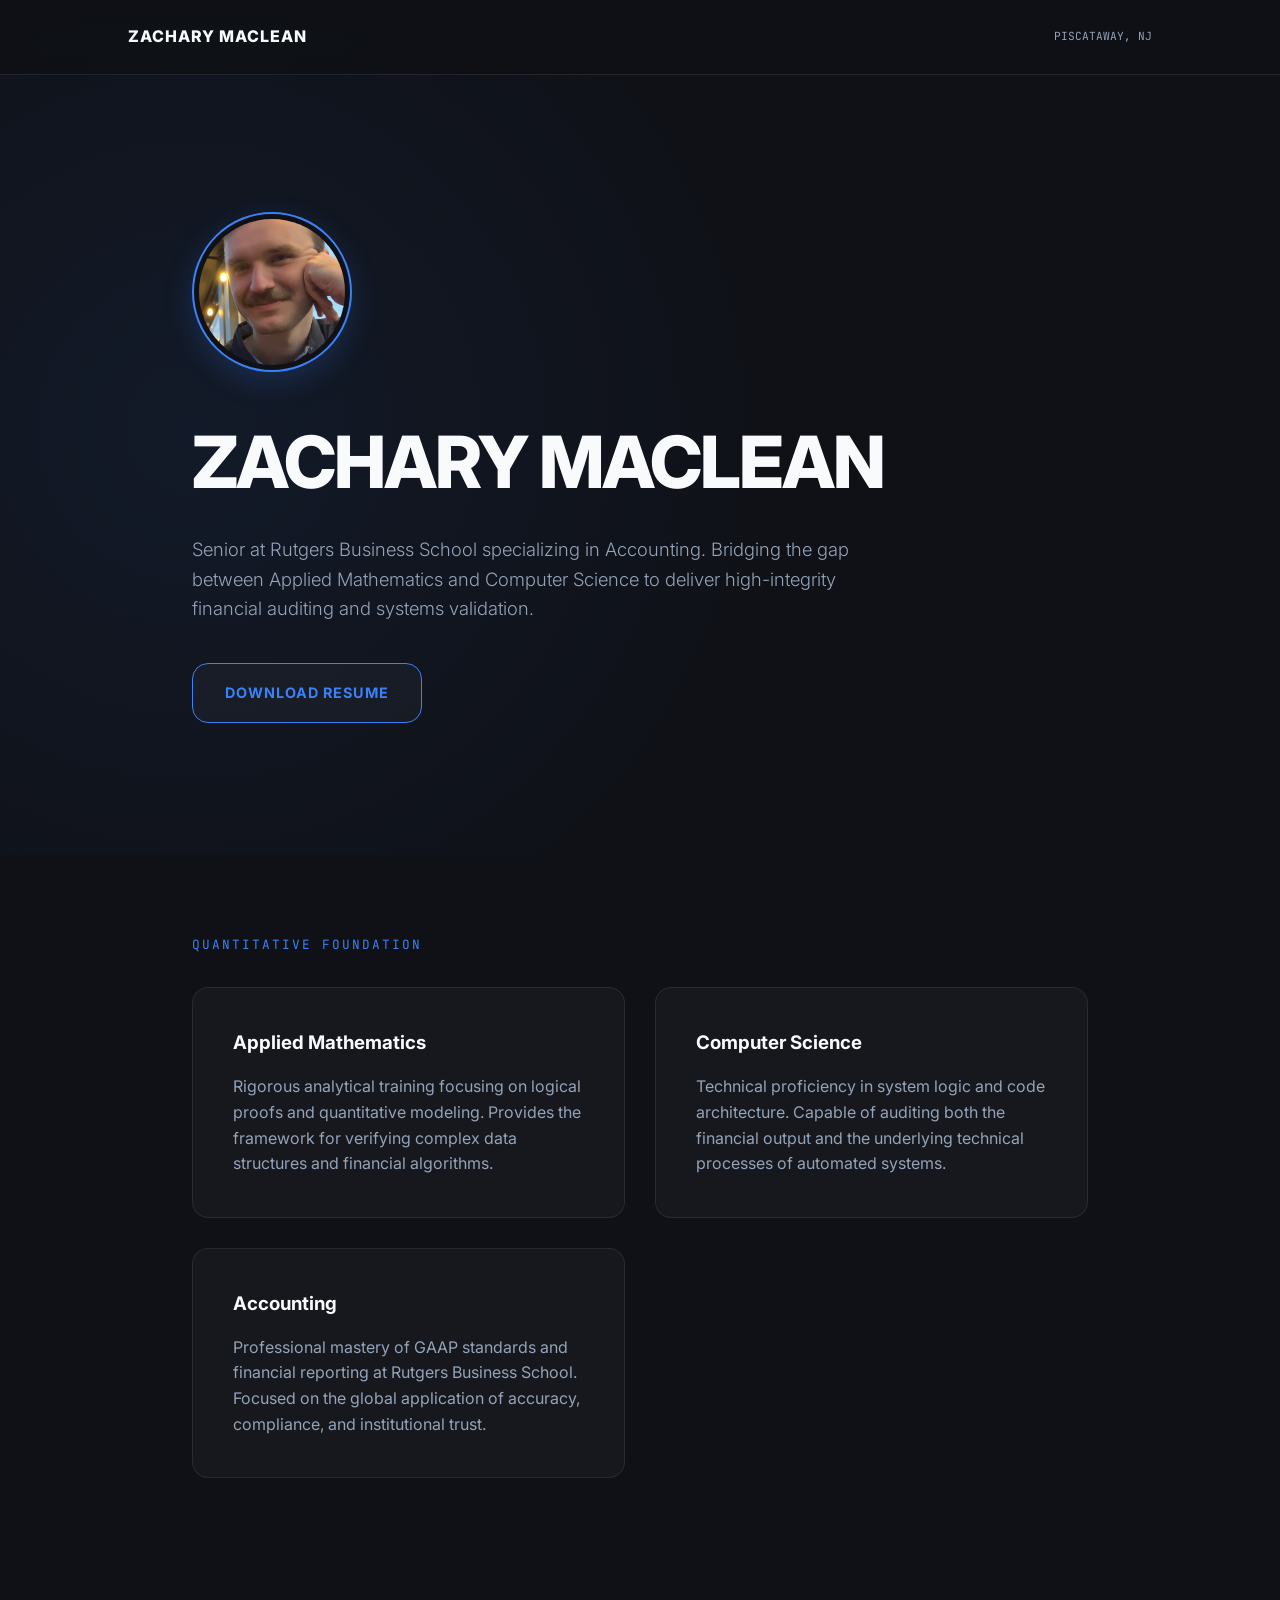
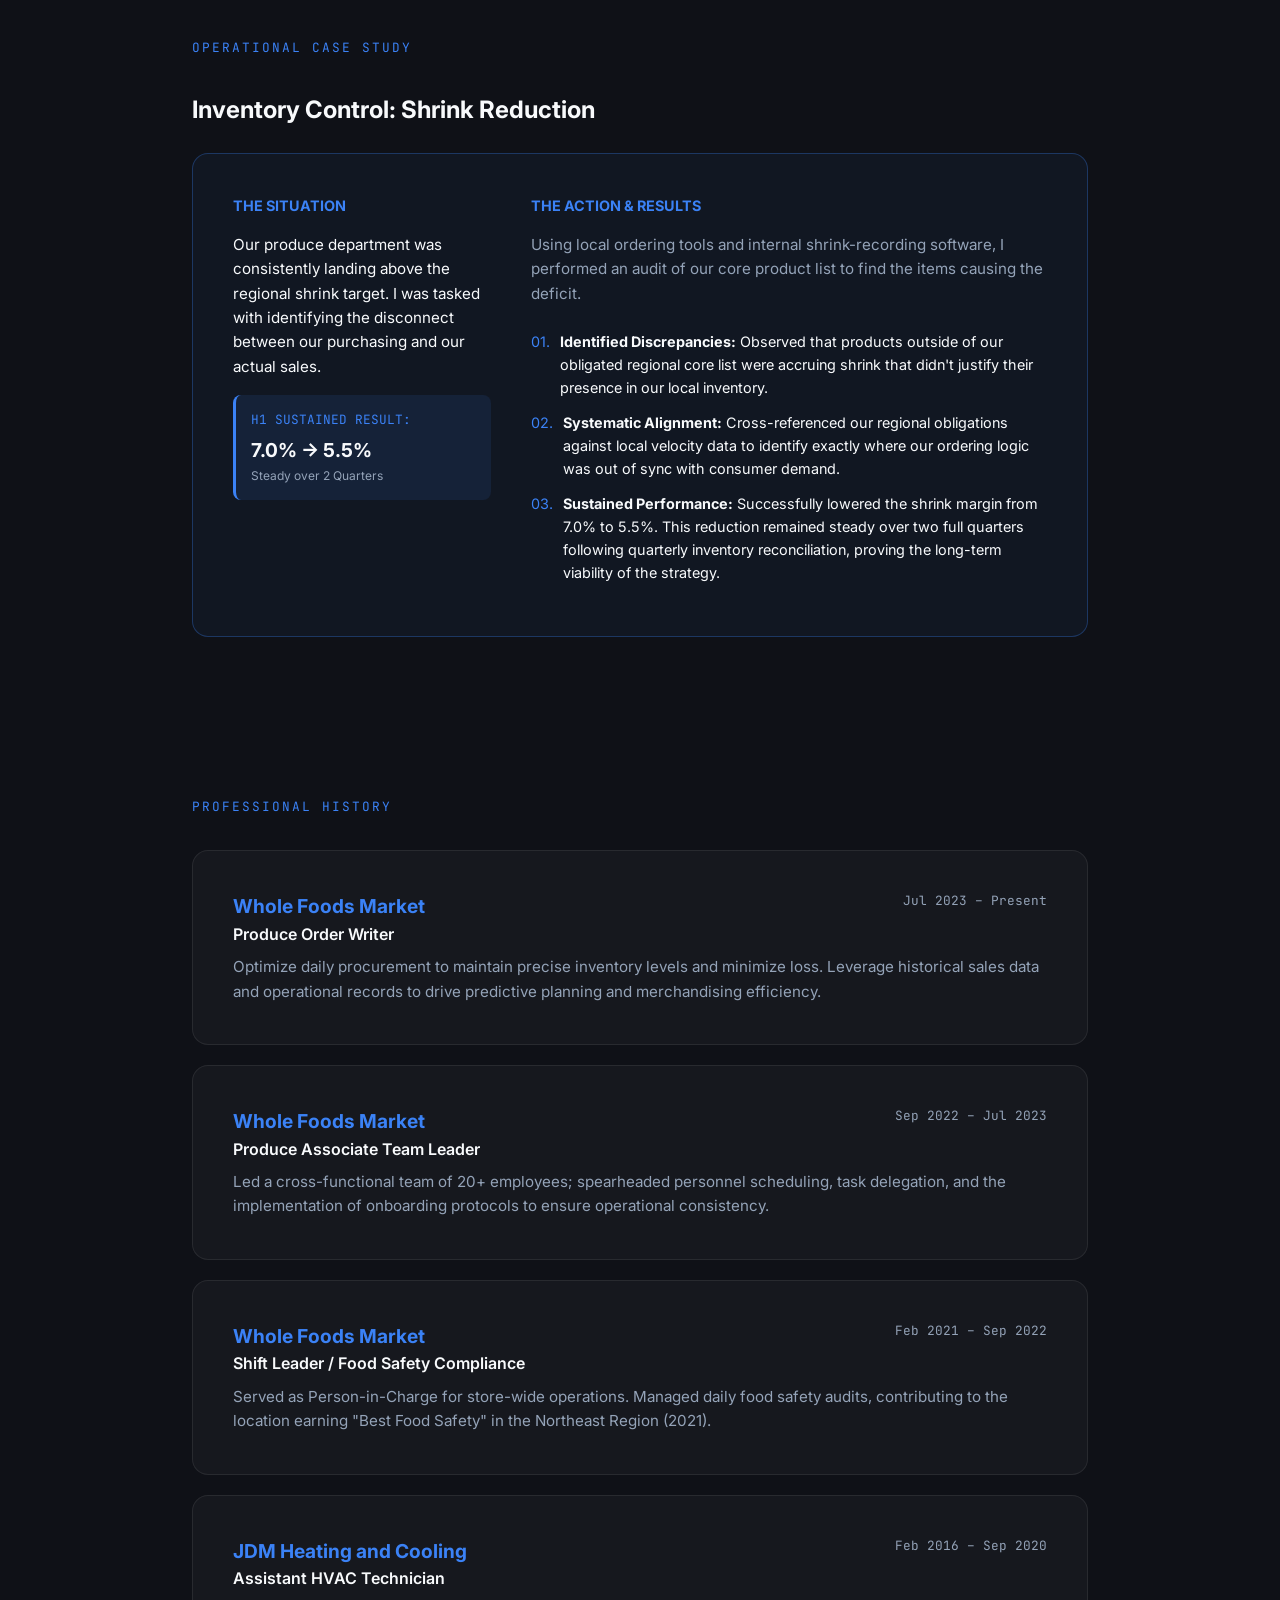
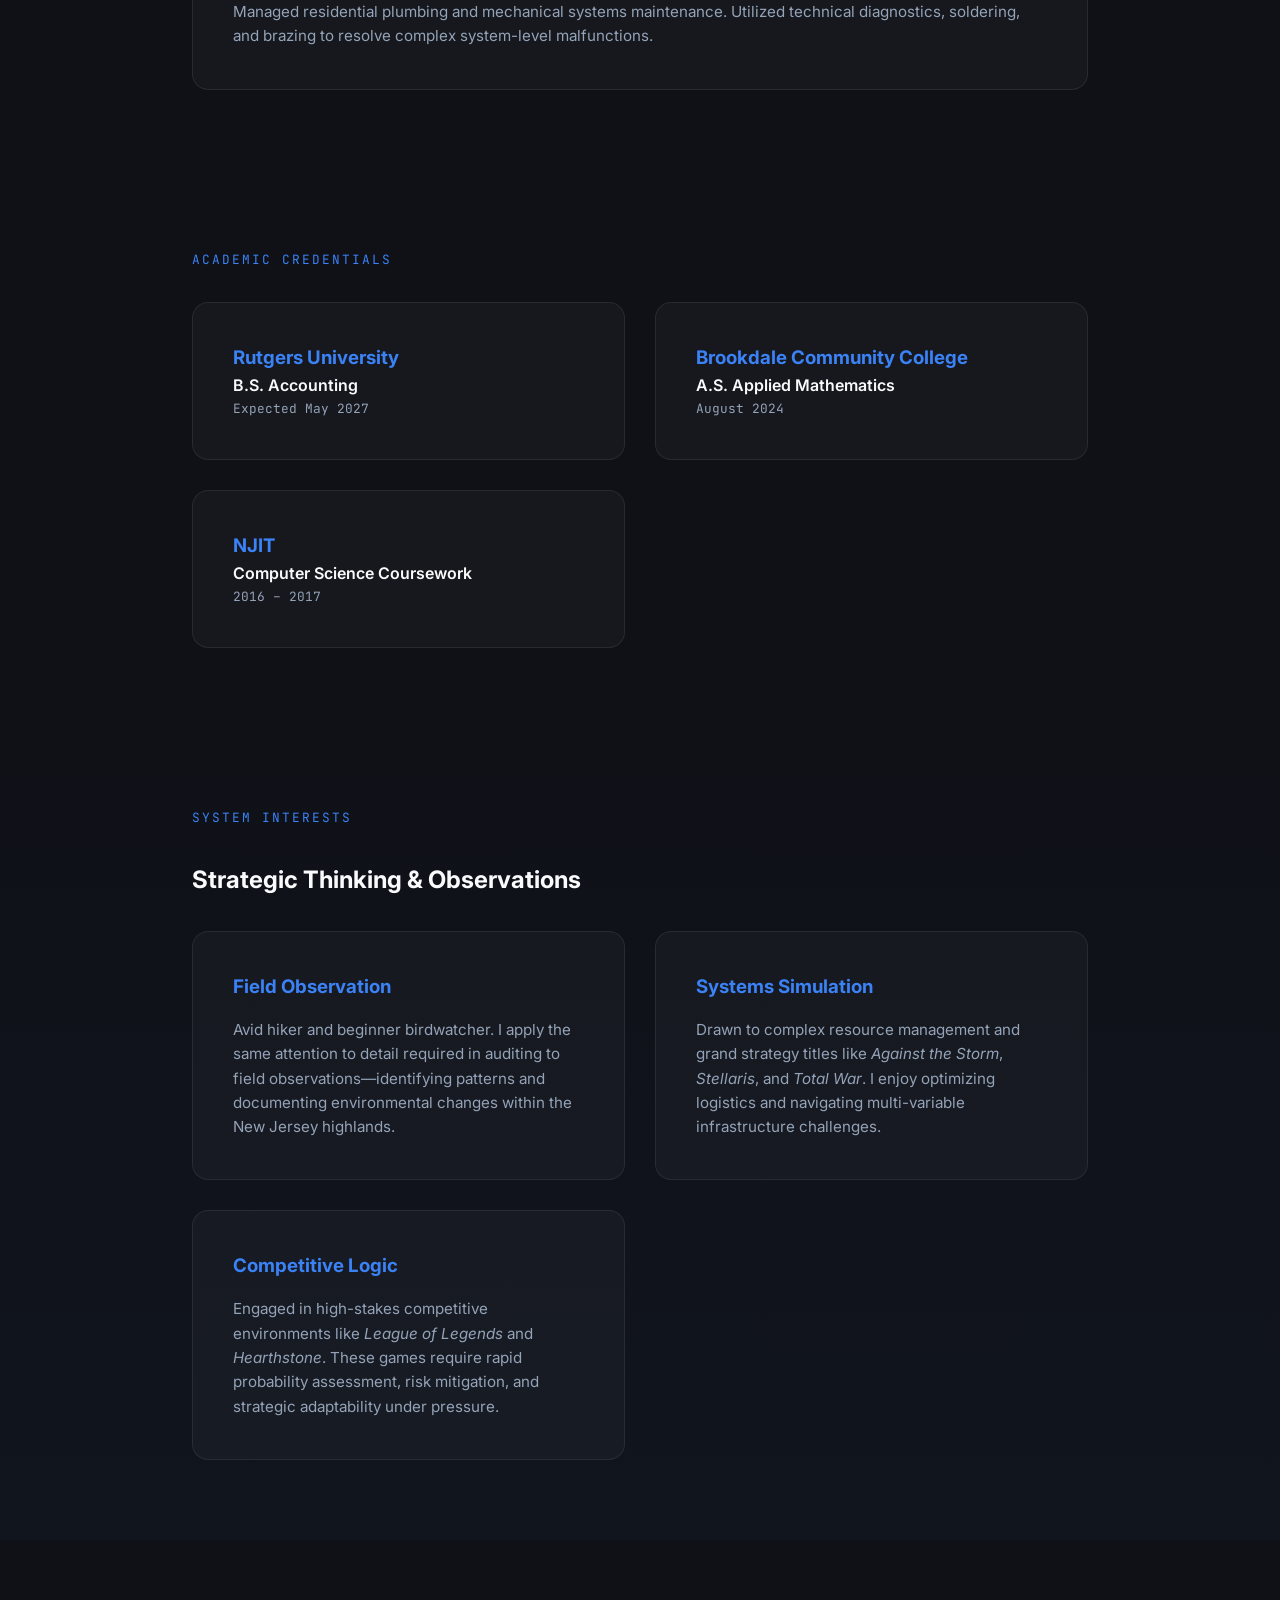
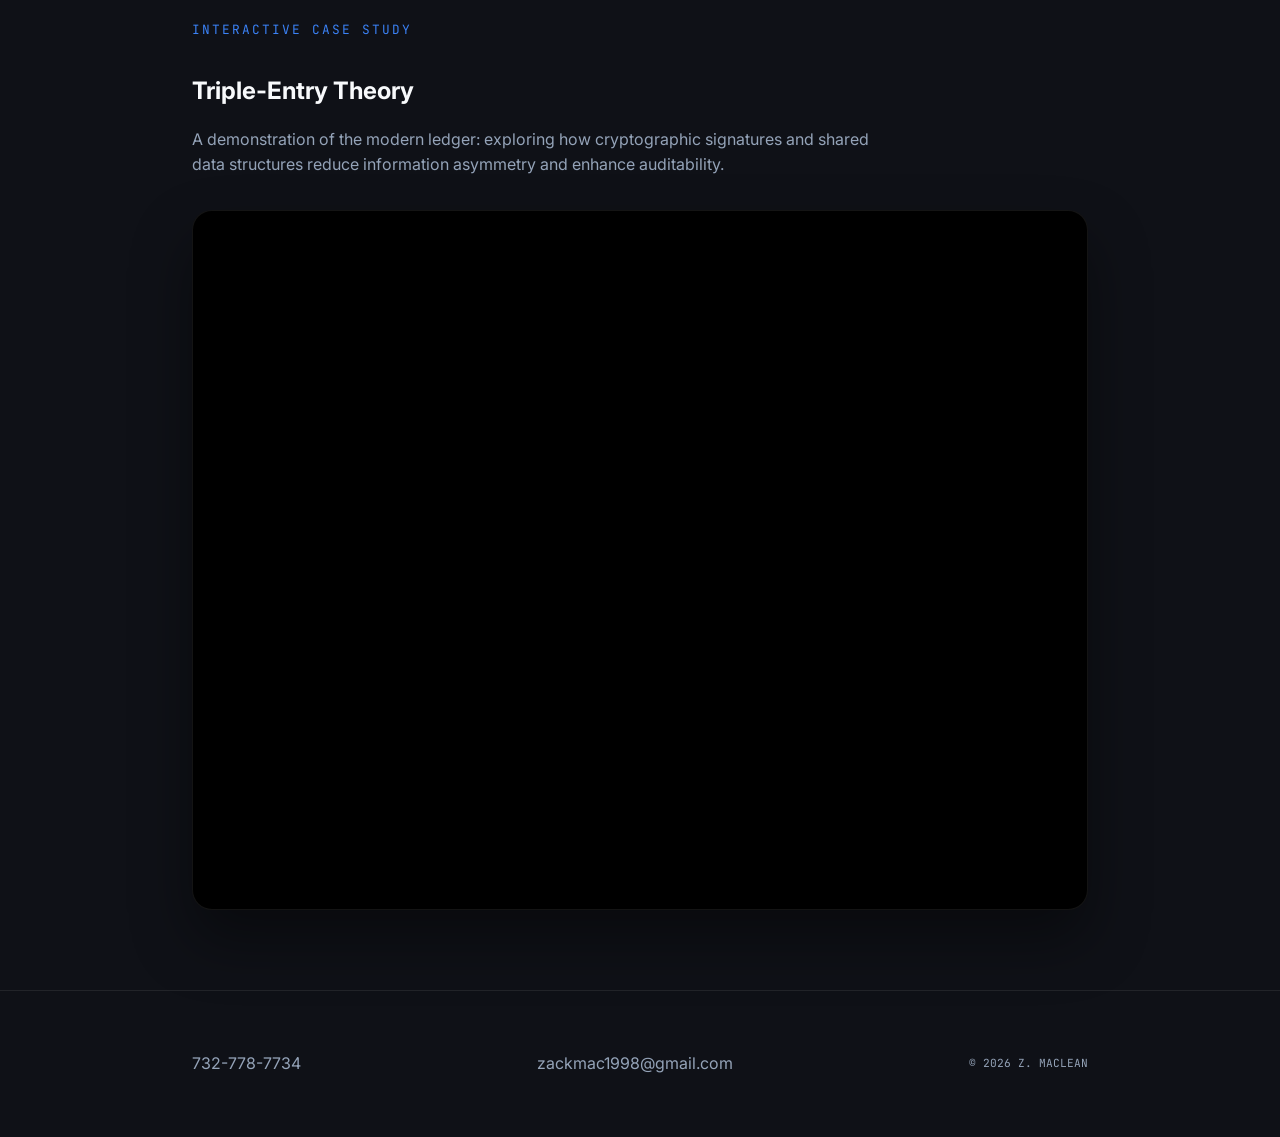
==== commit 17669a6d: "Update index.html updated case study" ====
--- a/index.html
+++ b/index.html
@@ -138,36 +138,38 @@
     </section>
 
     <section id="case-study">
-        <span class="section-label">Field Case Study</span>
-        <h2 style="margin-bottom: 1.5rem;">Operational Audit: Shrink Mitigation</h2>
+        <span class="section-label">Operational Case Study</span>
+        <h2 style="margin-bottom: 1.5rem;">Inventory Control: Shrink Reduction</h2>
         <div class="card" style="background: rgba(59, 130, 246, 0.05); border-color: rgba(59, 130, 246, 0.3);">
             <div class="grid grid-case-study" style="grid-template-columns: 1fr 2fr; gap: 40px; align-items: start;">
                 <div>
-                    <h3 style="color: var(--accent-blue); margin-bottom: 1rem; font-size: 0.9rem; text-transform: uppercase;">The Challenge</h3>
+                    <h3 style="color: var(--accent-blue); margin-bottom: 1rem; font-size: 0.9rem; text-transform: uppercase;">The Situation</h3>
                     <p style="font-size: 0.95rem; color: var(--text-main); margin-bottom: 1rem;">
-                        Inventory "shrink" (loss) was consistently exceeding targeted regional thresholds, impacting departmental profitability. 
+                        Our produce department was consistently landing above the regional shrink target. I was tasked with identifying the disconnect between our purchasing and our actual sales.
                     </p>
-                    <p style="font-size: 0.85rem; color: var(--text-dim); font-family: 'JetBrains Mono';">
-                        KPI: Shrink-to-Sales Variance
-                    </p>
+                    <div style="background: rgba(59, 130, 246, 0.1); padding: 15px; border-radius: 8px; border-left: 3px solid var(--accent-blue);">
+                        <p style="font-family: 'JetBrains Mono'; font-size: 0.8rem; color: var(--accent-blue); margin-bottom: 5px;">H1 SUSTAINED RESULT:</p>
+                        <p style="font-weight: 700; font-size: 1.2rem;">7.0% → 5.5%</p>
+                        <p style="font-size: 0.75rem; color: var(--text-dim);">Steady over 2 Quarters</p>
+                    </div>
                 </div>
                 <div>
-                    <h3 style="color: var(--accent-blue); margin-bottom: 1rem; font-size: 0.9rem; text-transform: uppercase;">The Analysis & Action</h3>
+                    <h3 style="color: var(--accent-blue); margin-bottom: 1rem; font-size: 0.9rem; text-transform: uppercase;">The Action & Results</h3>
                     <p style="font-size: 0.95rem; margin-bottom: 1.5rem; color: var(--text-dim);">
-                        Utilizing internal shrink recording software and regional procurement guidance, I performed a <b>velocity audit</b> of the core product list. 
+                        Using local ordering tools and internal shrink-recording software, I performed an audit of our core product list to find the items causing the deficit.
                     </p>
                     <ul style="list-style: none; font-size: 0.9rem; color: var(--text-main);">
                         <li style="margin-bottom: 12px; display: flex; gap: 10px;">
                             <span style="color: var(--accent-blue);">01.</span>
-                            <span>Targeted high-variance SKUs whose sales velocity failed to justify inventory carry-costs.</span>
+                            <span><b>Identified Discrepancies:</b> Observed that products outside of our obligated regional core list were accruing shrink that didn't justify their presence in our local inventory.</span>
                         </li>
                         <li style="margin-bottom: 12px; display: flex; gap: 10px;">
                             <span style="color: var(--accent-blue);">02.</span>
-                            <span>Synthesized data from regional ordering tools to identify inefficiencies in standard procurement logic.</span>
+                            <span><b>Systematic Alignment:</b> Cross-referenced our regional obligations against local velocity data to identify exactly where our ordering logic was out of sync with consumer demand.</span>
                         </li>
                         <li style="margin-bottom: 12px; display: flex; gap: 10px;">
                             <span style="color: var(--accent-blue);">03.</span>
-                            <span>Pivoted purchasing strategy to reflect real-time sell-through rates, aligning physical inventory with software projections.</span>
+                            <span><b>Sustained Performance:</b> Successfully lowered the shrink margin from 7.0% to 5.5%. This reduction remained steady over two full quarters following quarterly inventory reconciliation, proving the long-term viability of the strategy.</span>
                         </li>
                     </ul>
                 </div>
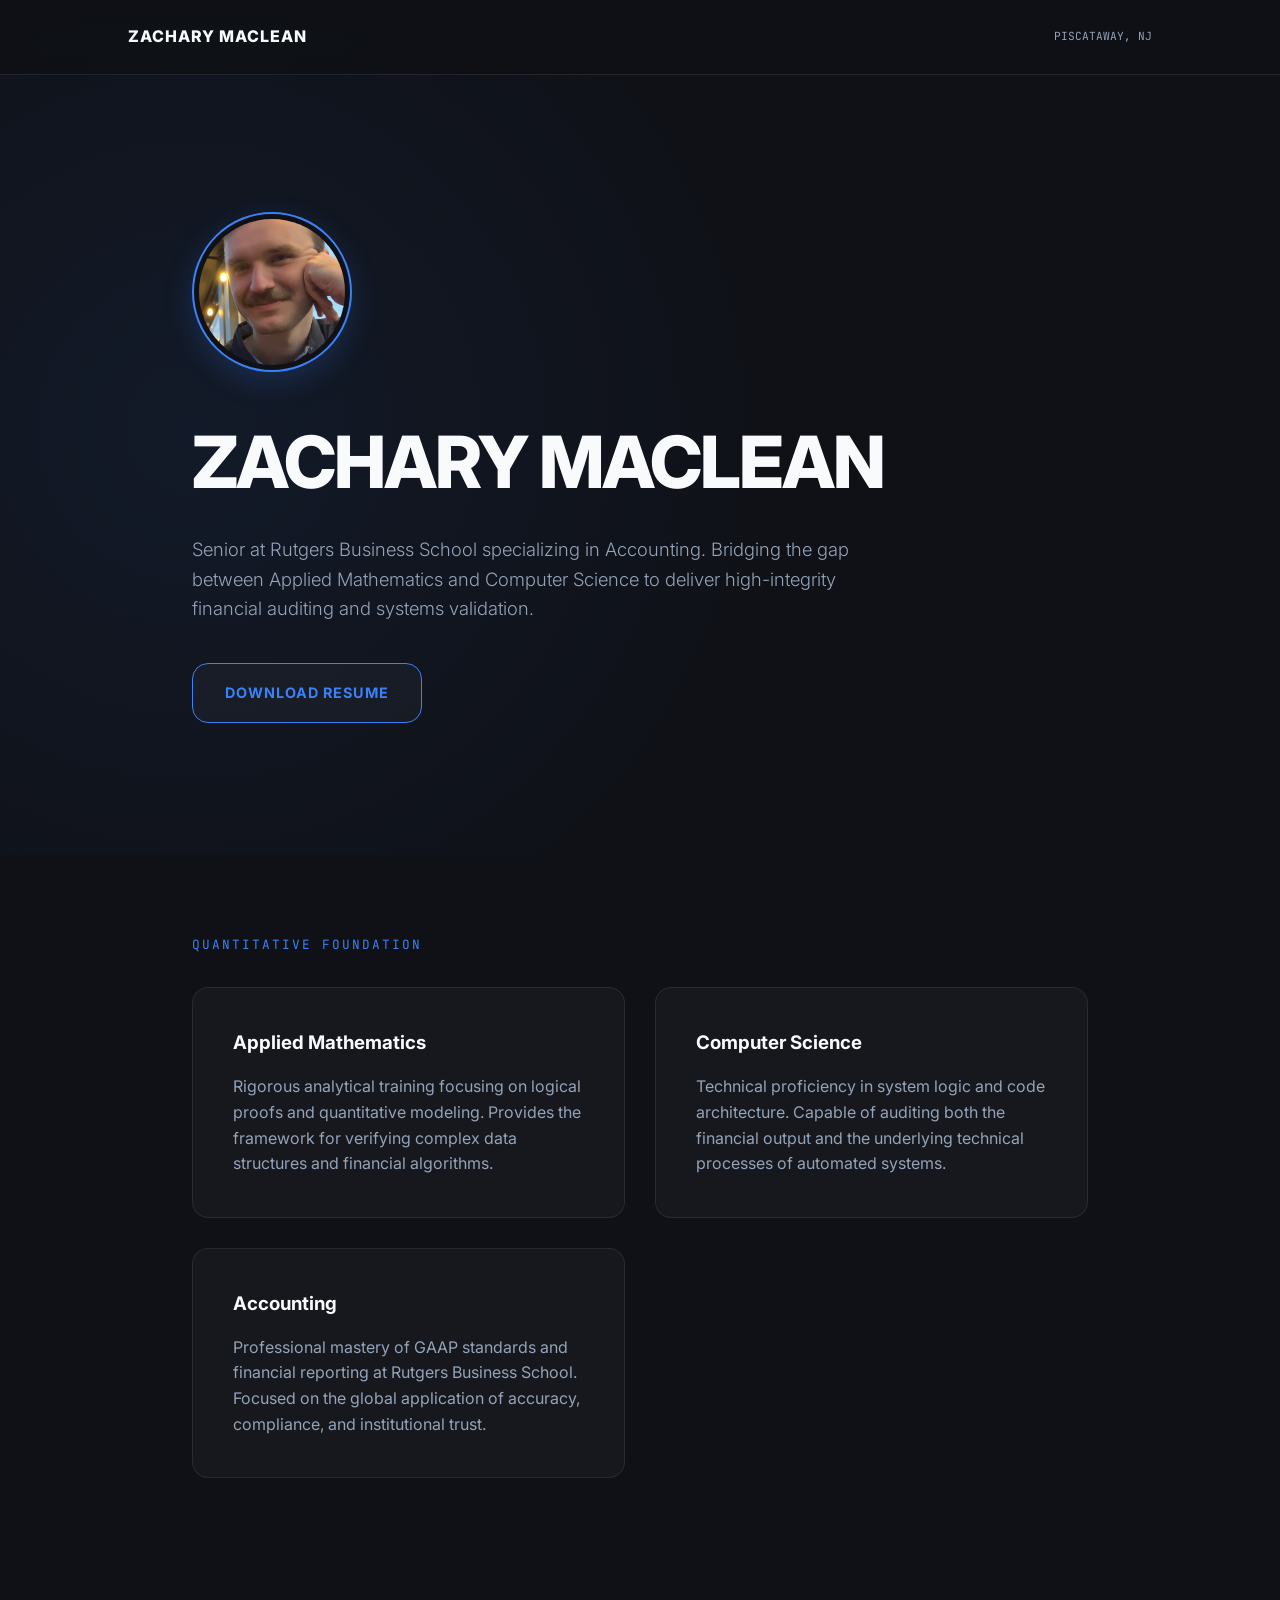
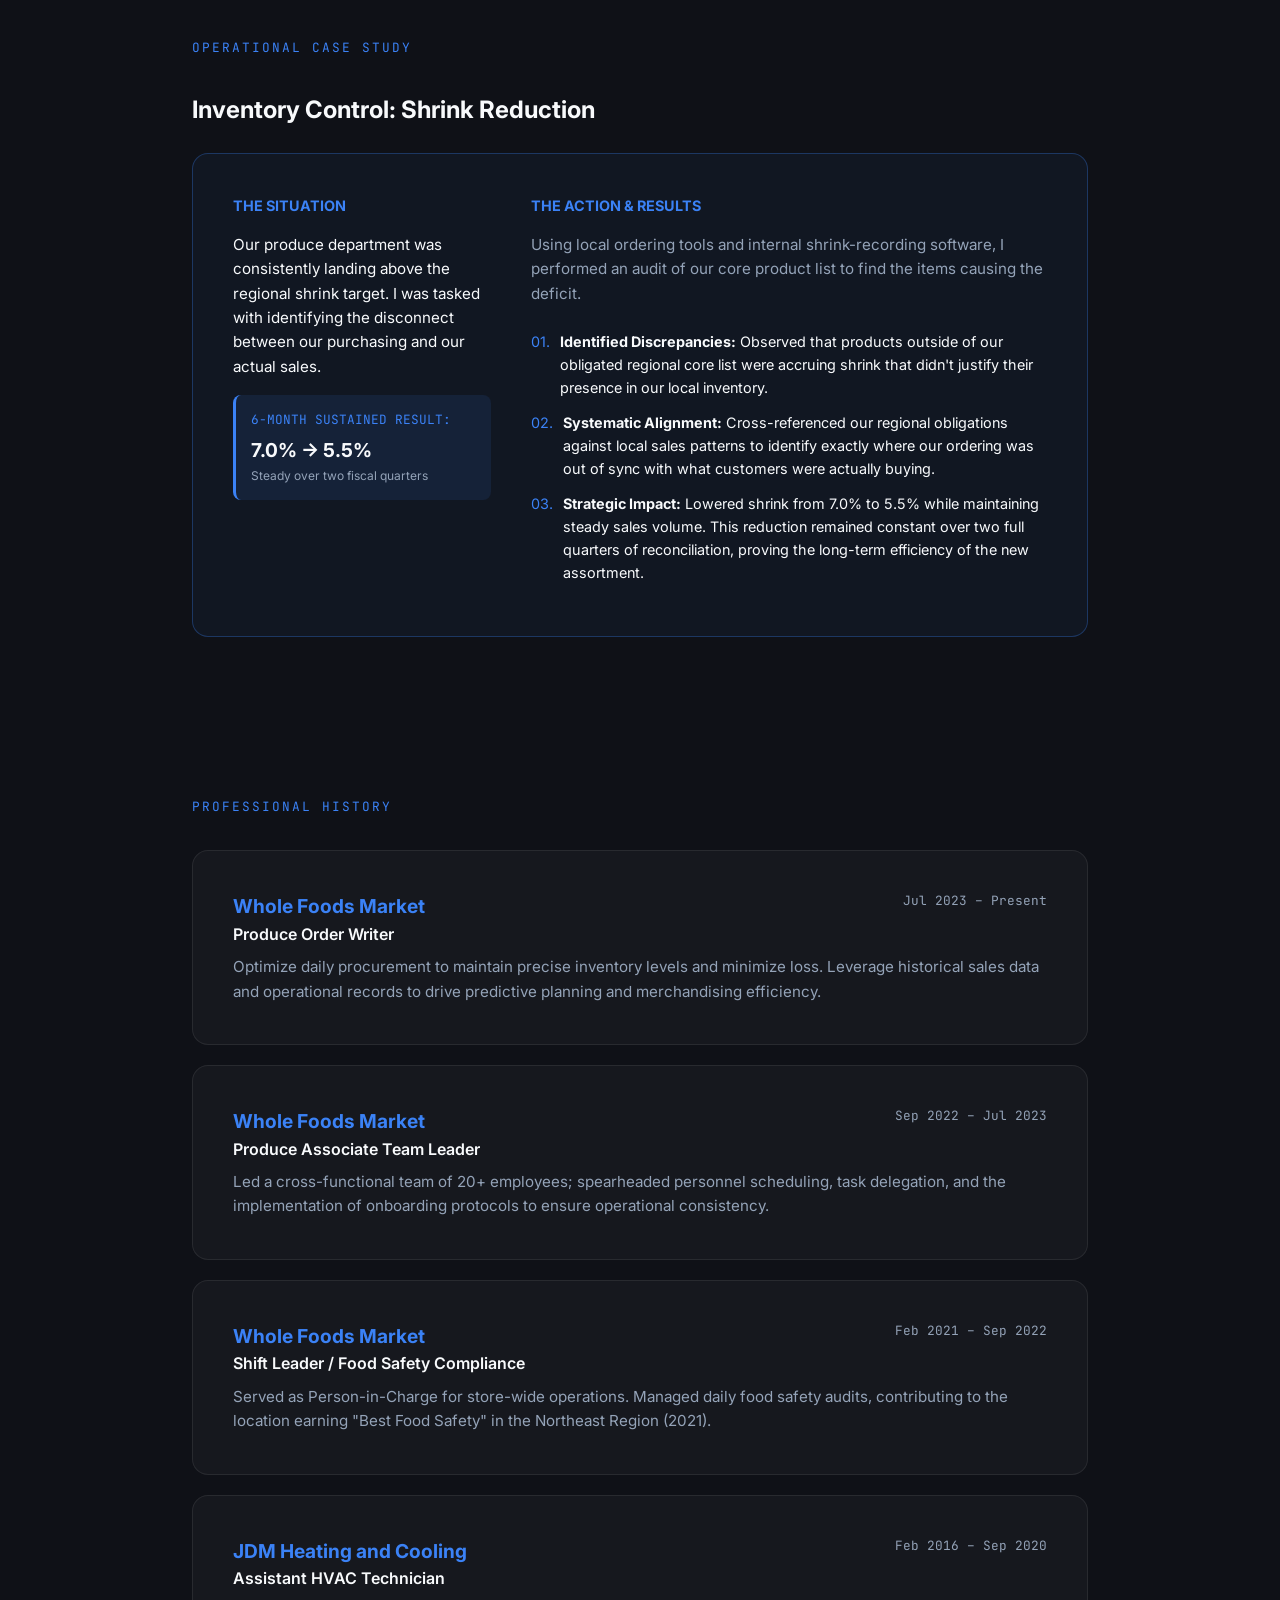
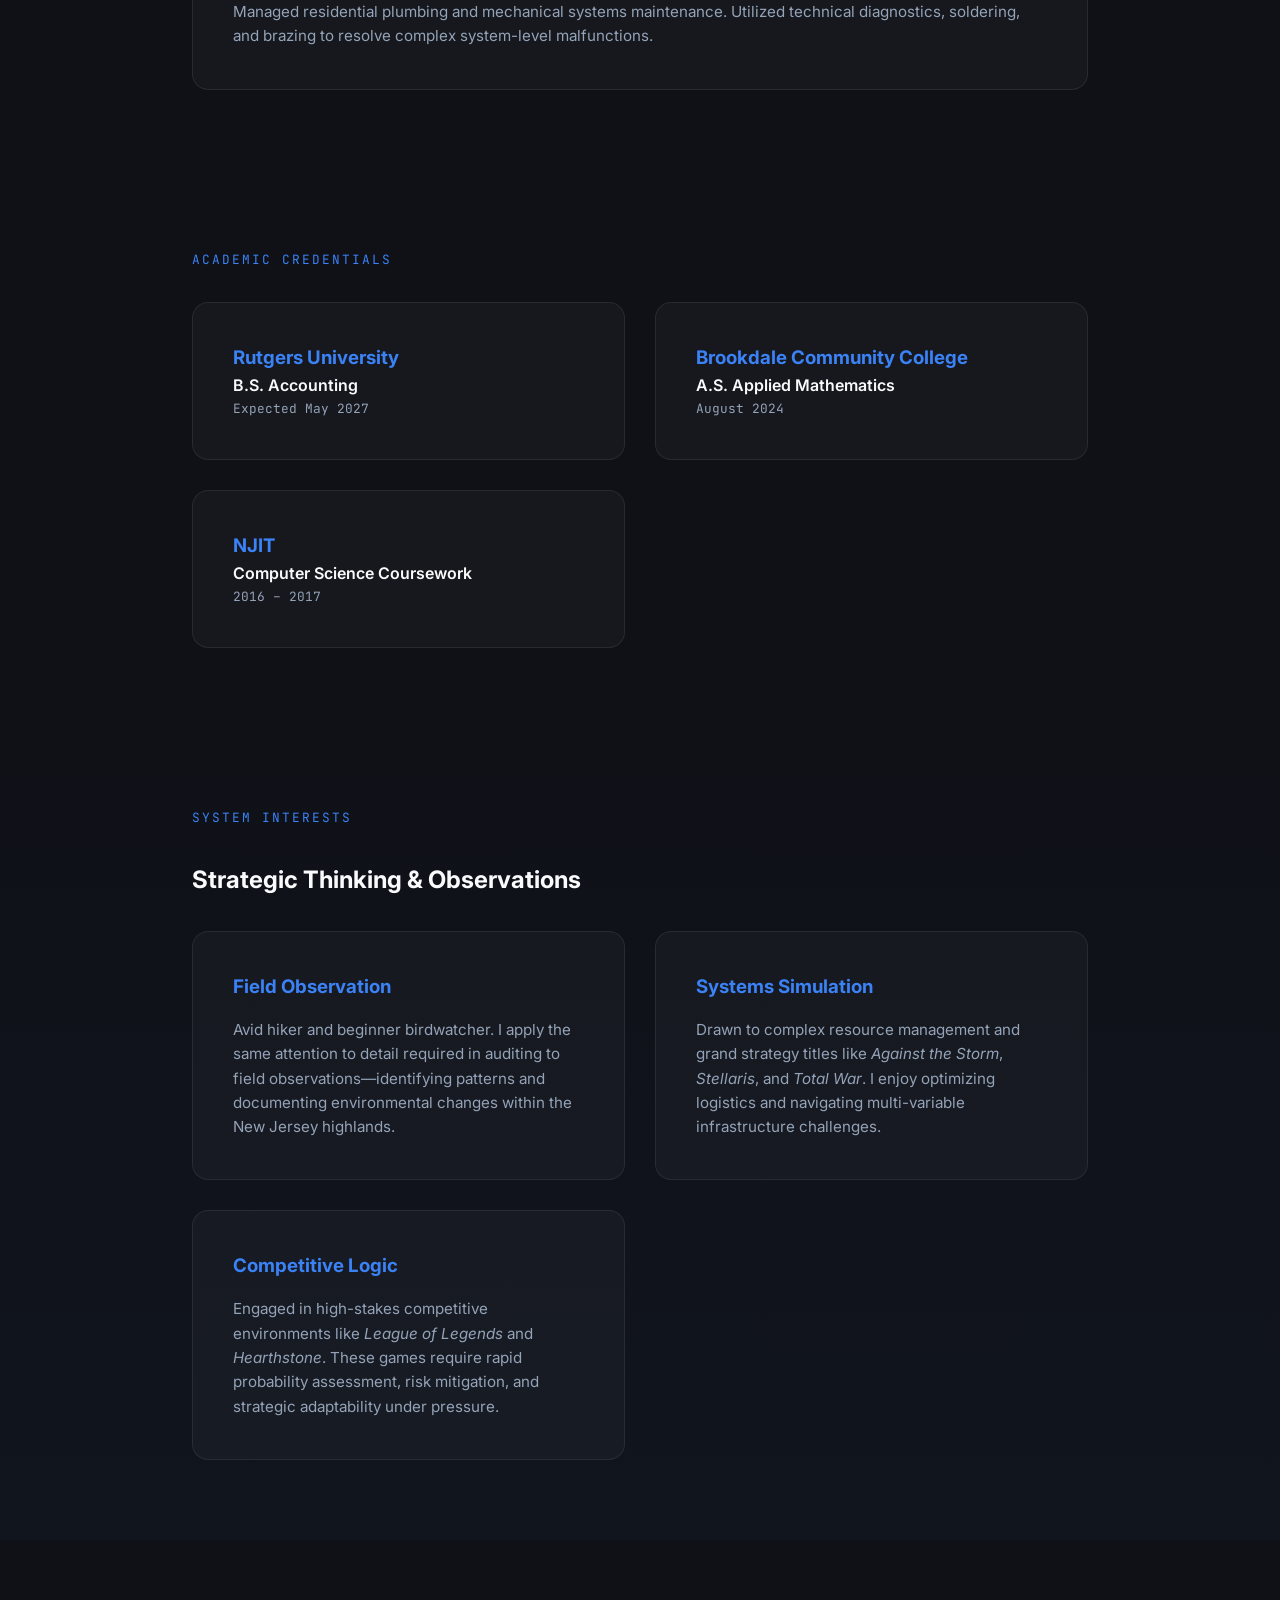
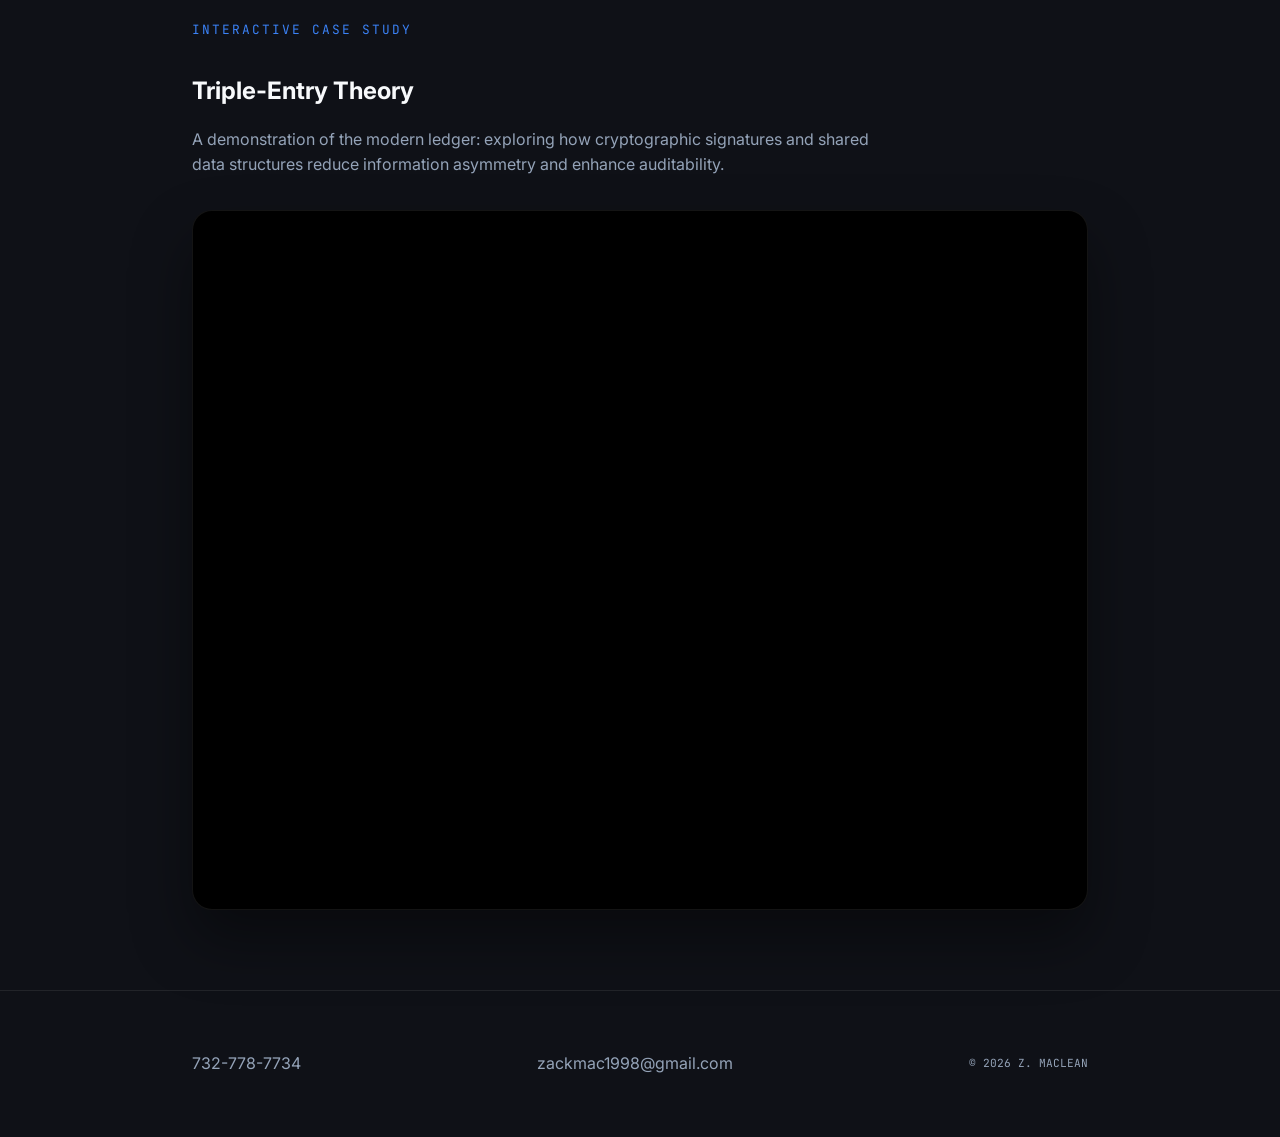
==== commit 1242f0c1: "Update index.html" ====
--- a/index.html
+++ b/index.html
@@ -148,9 +148,9 @@
                         Our produce department was consistently landing above the regional shrink target. I was tasked with identifying the disconnect between our purchasing and our actual sales.
                     </p>
                     <div style="background: rgba(59, 130, 246, 0.1); padding: 15px; border-radius: 8px; border-left: 3px solid var(--accent-blue);">
-                        <p style="font-family: 'JetBrains Mono'; font-size: 0.8rem; color: var(--accent-blue); margin-bottom: 5px;">H1 SUSTAINED RESULT:</p>
+                        <p style="font-family: 'JetBrains Mono'; font-size: 0.8rem; color: var(--accent-blue); margin-bottom: 5px;">6-MONTH SUSTAINED RESULT:</p>
                         <p style="font-weight: 700; font-size: 1.2rem;">7.0% → 5.5%</p>
-                        <p style="font-size: 0.75rem; color: var(--text-dim);">Steady over 2 Quarters</p>
+                        <p style="font-size: 0.75rem; color: var(--text-dim);">Steady over two fiscal quarters</p>
                     </div>
                 </div>
                 <div>
@@ -165,11 +165,11 @@
                         </li>
                         <li style="margin-bottom: 12px; display: flex; gap: 10px;">
                             <span style="color: var(--accent-blue);">02.</span>
-                            <span><b>Systematic Alignment:</b> Cross-referenced our regional obligations against local velocity data to identify exactly where our ordering logic was out of sync with consumer demand.</span>
+                            <span><b>Systematic Alignment:</b> Cross-referenced our regional obligations against local sales patterns to identify exactly where our ordering was out of sync with what customers were actually buying.</span>
                         </li>
                         <li style="margin-bottom: 12px; display: flex; gap: 10px;">
                             <span style="color: var(--accent-blue);">03.</span>
-                            <span><b>Sustained Performance:</b> Successfully lowered the shrink margin from 7.0% to 5.5%. This reduction remained steady over two full quarters following quarterly inventory reconciliation, proving the long-term viability of the strategy.</span>
+                            <span><b>Strategic Impact:</b> Lowered shrink from 7.0% to 5.5% while maintaining steady sales volume. This reduction remained constant over two full quarters of reconciliation, proving the long-term efficiency of the new assortment.</span>
                         </li>
                     </ul>
                 </div>
